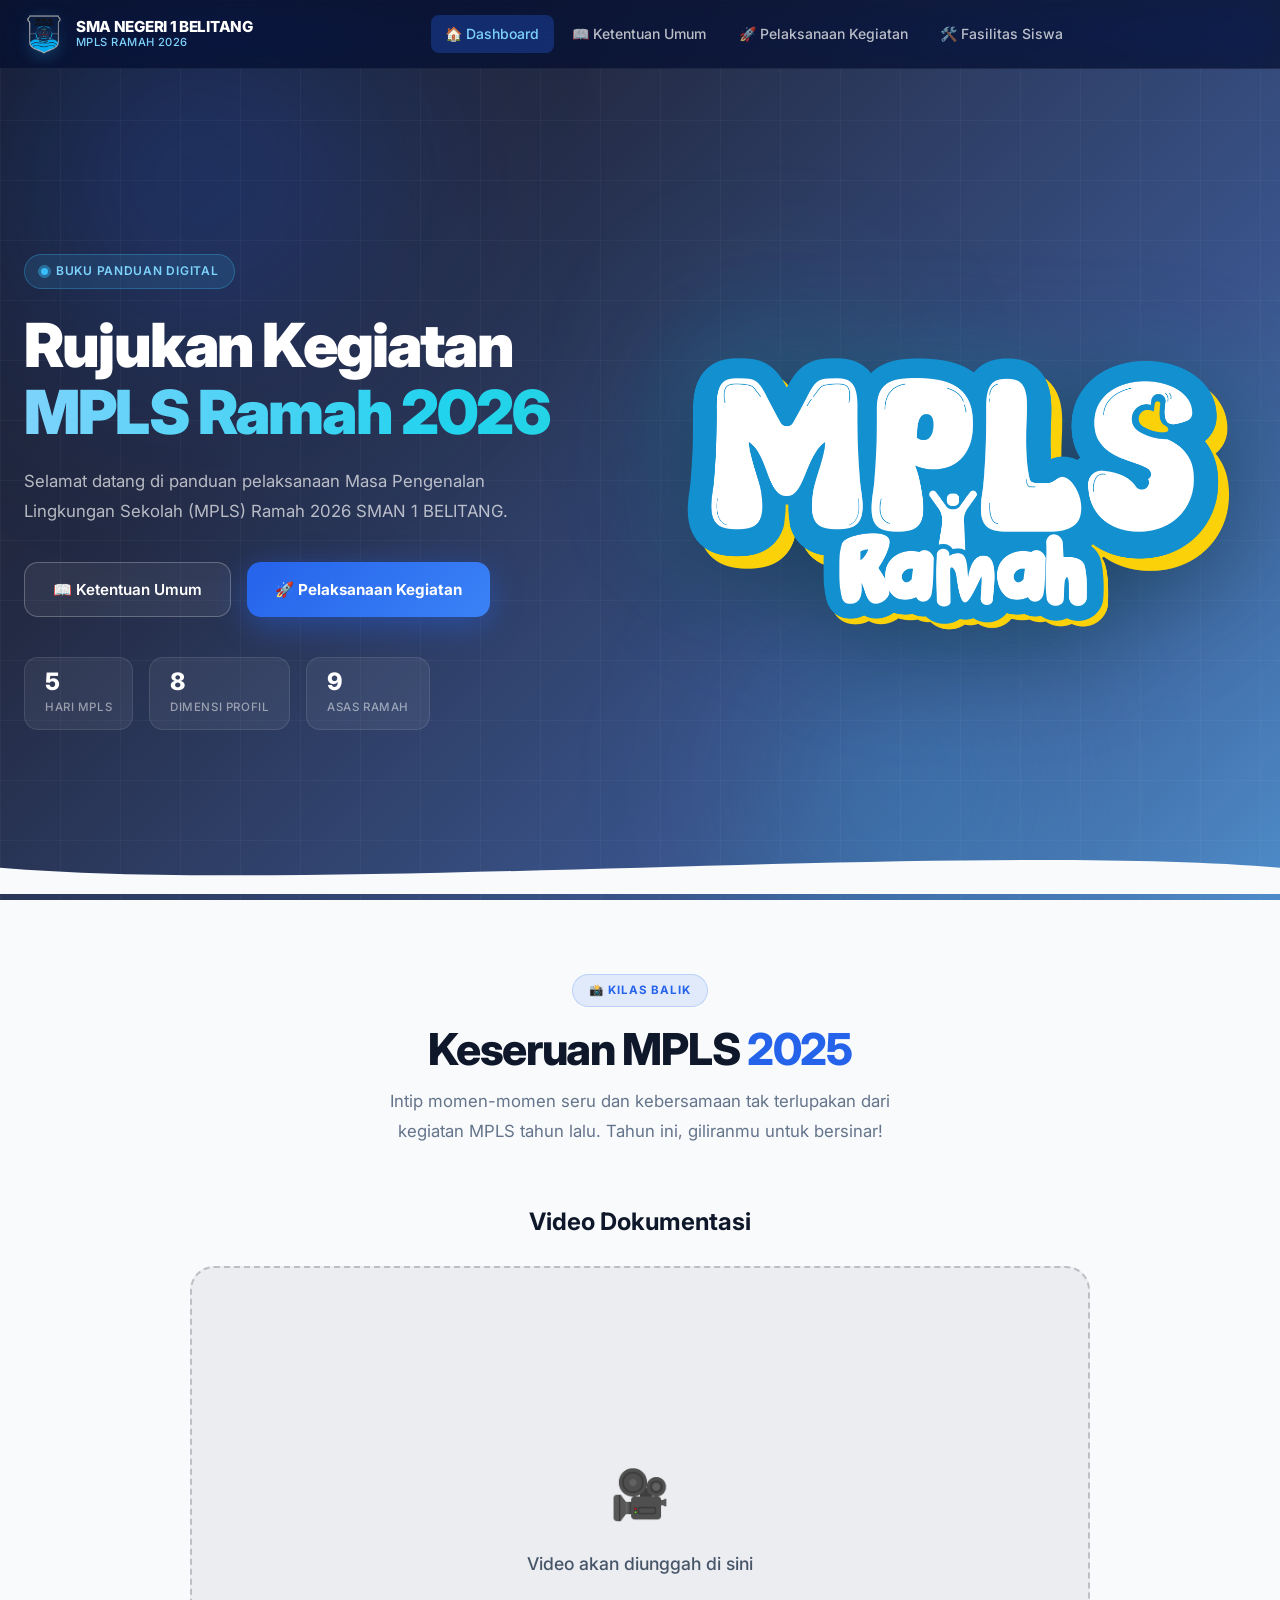
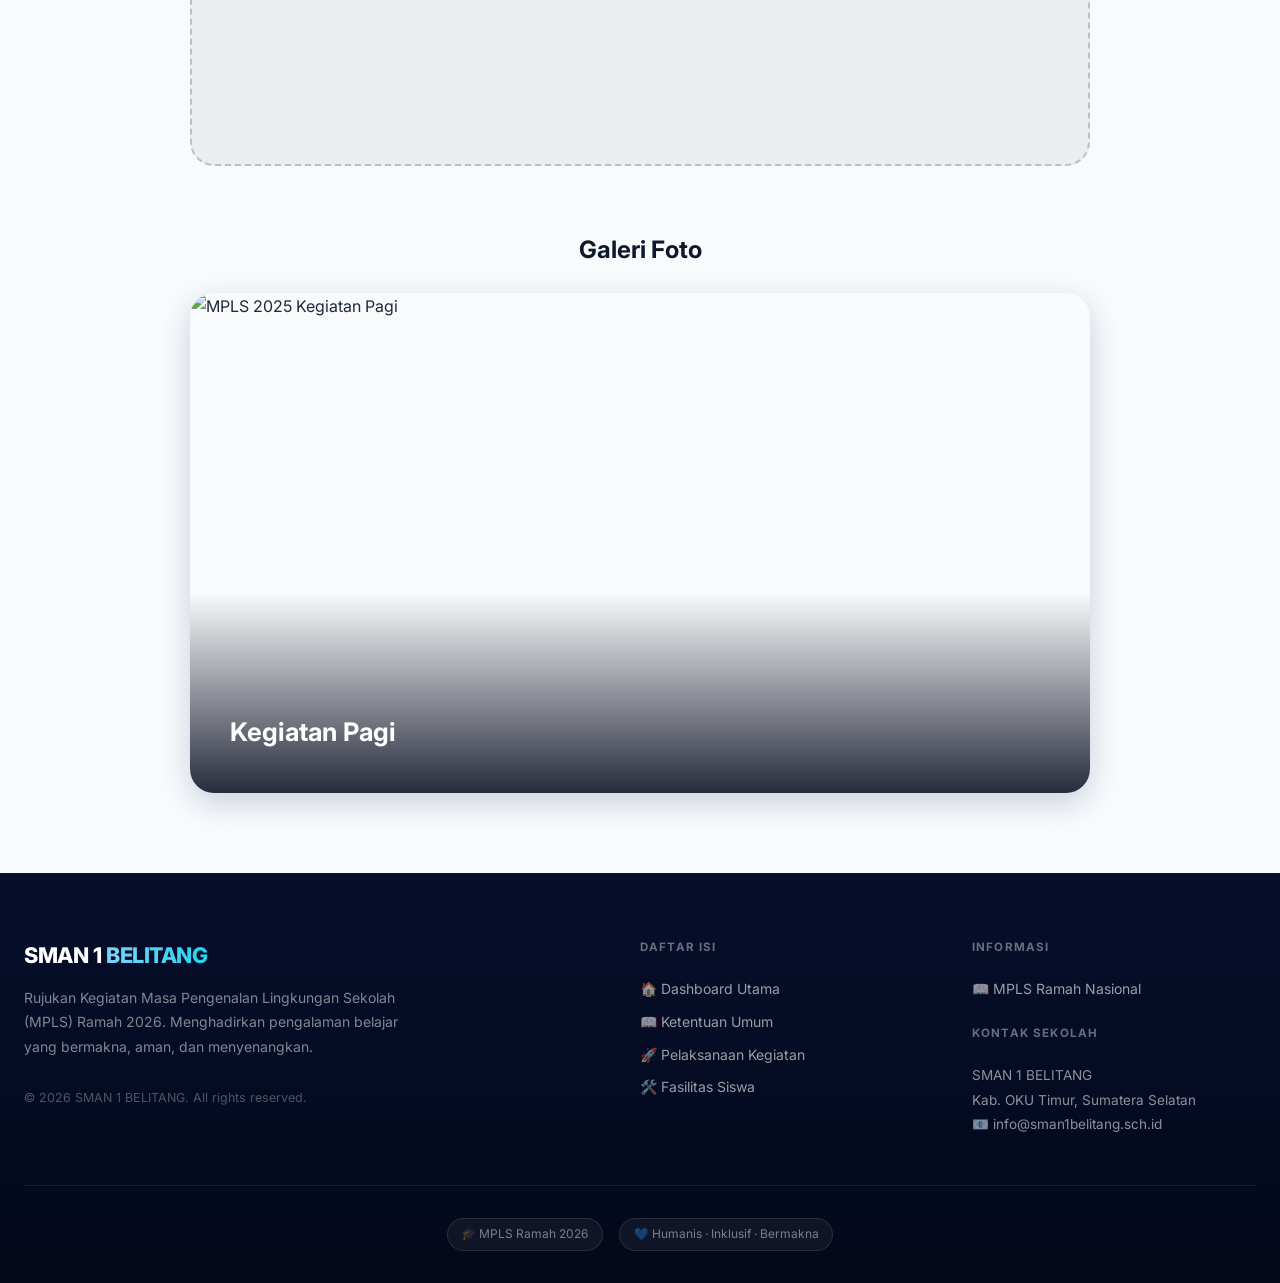
==== index.html @ 69e10a95 "first commit" ====
<!DOCTYPE html>
<html lang="id">
<head>
  <meta charset="UTF-8" />
  <meta name="viewport" content="width=device-width, initial-scale=1.0" />
  <title>Dashboard Materi MPLS Ramah – SAPA SMAN 1 Belitang</title>
  <meta name="description" content="Dashboard Materi Masa Pengenalan Lingkungan Sekolah (MPLS) Ramah 2026 SMAN 1 Belitang. Pelajari ketentuan umum dan akses modul-modul interaktif." />
  <link rel="preconnect" href="https://fonts.googleapis.com" />
  <link rel="preconnect" href="https://fonts.gstatic.com" crossorigin />
  <link href="https://fonts.googleapis.com/css2?family=Inter:wght@300;400;500;600;700;800;900&display=swap" rel="stylesheet" />
  <style>
    /* ═══════════════════════════════════════════
       RESET & BASE
    ═══════════════════════════════════════════ */
    *, *::before, *::after { box-sizing: border-box; margin: 0; padding: 0; }
    :root {
      --navy-950: #03081a;
      --navy-900: #060e2b;
      --navy-800: #0b1a45;
      --navy-700: #112260;
      --blue-600: #1a3fa6;
      --blue-500: #2563eb;
      --blue-400: #3b82f6;
      --blue-300: #60a5fa;
      --sky-400:  #38bdf8;
      --sky-300:  #7dd3fc;
      --cyan-400: #22d3ee;
      --teal-400: #2dd4bf;
      --teal-500: #14b8a6;
      --red-500:  #ef4444;
      --white:    #ffffff;
      --gray-50:  #f8fafc;
      --gray-100: #f1f5f9;
      --gray-200: #e2e8f0;
      --gray-300: #cbd5e1;
      --gray-400: #94a3b8;
      --gray-500: #64748b;
      --gray-600: #475569;
      --gray-700: #334155;
      --gray-800: #1e293b;
      --gray-900: #0f172a;
      --font: 'Inter', system-ui, sans-serif;
      --radius-sm: 8px;
      --radius-md: 14px;
      --radius-lg: 20px;
      --radius-xl: 28px;
      --shadow-card: 0 4px 24px rgba(0,0,0,0.12);
      --transition: 0.32s cubic-bezier(.4,0,.2,1);
    }
    html { scroll-behavior: smooth; }
    body {
      font-family: var(--font);
      background: var(--gray-50);
      color: var(--gray-800);
      line-height: 1.65;
      overflow-x: hidden;
    }
    ::-webkit-scrollbar { width: 6px; }
    ::-webkit-scrollbar-track { background: var(--navy-900); }
    ::-webkit-scrollbar-thumb { background: var(--blue-500); border-radius: 99px; }

    /* ═══════════════════════════════════════════
       ANIMATIONS
    ═══════════════════════════════════════════ */
    @keyframes slideUp {
      from { opacity: 0; transform: translateY(40px); }
      to   { opacity: 1; transform: translateY(0); }
    }
    @keyframes fadeIn {
      from { opacity: 0; }
      to   { opacity: 1; }
    }
    @keyframes floatY {
      0%, 100% { transform: translateY(0px) rotate(-2deg); }
      50%       { transform: translateY(-22px) rotate(2deg); }
    }
    @keyframes floatOrb {
      0%, 100% { transform: translate(0, 0) scale(1); }
      33%       { transform: translate(30px, -20px) scale(1.08); }
      66%       { transform: translate(-20px, 15px) scale(0.95); }
    }
    @keyframes shimmer {
      0%   { background-position: -200% center; }
      100% { background-position: 200% center; }
    }
    @keyframes pulseRing {
      0%   { transform: scale(1); opacity: 0.6; }
      100% { transform: scale(1.6); opacity: 0; }
    }
    @keyframes navSlideDown {
      from { opacity: 0; transform: translateY(-12px); }
      to   { opacity: 1; transform: translateY(0); }
    }
    @keyframes tagPop {
      0%   { opacity: 0; transform: scale(0.85) translateY(8px); }
      100% { opacity: 1; transform: scale(1) translateY(0); }
    }

    .anim-slide-up { animation: slideUp 0.7s cubic-bezier(.4,0,.2,1) both; }
    .anim-fade-in  { animation: fadeIn 0.8s ease both; }
    .delay-1 { animation-delay: 0.1s; }
    .delay-2 { animation-delay: 0.22s; }
    .delay-3 { animation-delay: 0.36s; }
    .delay-4 { animation-delay: 0.52s; }
    .delay-5 { animation-delay: 0.68s; }

    /* ═══════════════════════════════════════════
    /* ═══════════════════════════════════════════
       NAVBAR
    ═══════════════════════════════════════════ */
    .navbar {
      position: fixed;
      top: 0; left: 0; right: 0;
      z-index: 1000;
      background: rgba(6,14,43,0.72);
      backdrop-filter: blur(20px) saturate(180%);
      -webkit-backdrop-filter: blur(20px) saturate(180%);
      border-bottom: 1px solid rgba(255,255,255,0.07);
      transition: background 0.3s;
    }

    .navbar.scrolled {
      background: rgba(6,14,43,0.95);
      box-shadow: 0 4px 24px rgba(0,0,0,0.4);
    }

    .navbar .container {
      max-width: 1280px;
      margin: 0 auto;
      padding: 0 1.5rem;
    }

    .navbar-inner {
      display: flex;
      align-items: center;
      justify-content: space-between;
      height: 68px;
      gap: 1rem;
    }

    .nav-brand {
      display: flex;
      align-items: center;
      gap: 0.75rem;
      text-decoration: none;
      flex-shrink: 0;
    }

    .nav-brand-img {
      height: 40px;
      width: 40px;
      object-fit: contain;
      border-radius: 8px;
      filter: drop-shadow(0 2px 8px rgba(56,189,248,0.4));
    }

    .nav-brand-text { display: flex; flex-direction: column; line-height: 1.2; }
    .nav-brand-name {
      font-size: 1rem;
      font-weight: 800;
      color: var(--white);
      letter-spacing: -0.02em;
    }
    .nav-brand-sub {
      font-size: 0.7rem;
      font-weight: 500;
      color: var(--sky-300);
      letter-spacing: 0.04em;
      text-transform: uppercase;
    }

    .nav-links {
      display: flex;
      align-items: center;
      gap: 0.25rem;
    }

    .nav-link {
      display: flex;
      align-items: center;
      gap: 0.35rem;
      padding: 0.45rem 0.9rem;
      border-radius: 8px;
      text-decoration: none;
      font-size: 0.875rem;
      font-weight: 500;
      color: rgba(255,255,255,0.72);
      transition: 0.3s cubic-bezier(.4,0,.2,1);
      white-space: nowrap;
    }

    .nav-link:hover { color: var(--white); background: rgba(255,255,255,0.1); }
    .nav-link.active { background: rgba(37,99,235,0.3); color: var(--sky-300); }

    .nav-actions { display: flex; align-items: center; gap: 0.75rem; }

    .btn-nav-admin {
      display: inline-flex;
      align-items: center;
      gap: 0.4rem;
      padding: 0.45rem 1rem;
      border-radius: 8px;
      background: rgba(255,255,255,0.08);
      border: 1px solid rgba(255,255,255,0.14);
      color: var(--white);
      font-size: 0.82rem;
      font-weight: 600;
      text-decoration: none;
      transition: 0.3s cubic-bezier(.4,0,.2,1);
    }
    .btn-nav-admin:hover {
      background: rgba(37,99,235,0.35);
      border-color: var(--blue-500);
      box-shadow: 0 0 14px rgba(37,99,235,0.4);
    }

    .nav-toggle {
      display: none;
      flex-direction: column;
      justify-content: center;
      gap: 5px;
      width: 38px;
      height: 38px;
      background: rgba(255,255,255,0.06);
      border: 1px solid rgba(255,255,255,0.12);
      border-radius: 8px;
      cursor: pointer;
      padding: 6px 8px;
    }

    .nav-toggle span {
      display: block;
      height: 2px;
      background: var(--white);
      border-radius: 2px;
      transition: 0.3s cubic-bezier(.4,0,.2,1);
    }

    .nav-toggle.open span:nth-child(1) { transform: rotate(45deg) translate(5px,5px); }
    .nav-toggle.open span:nth-child(2) { opacity: 0; }
    .nav-toggle.open span:nth-child(3) { transform: rotate(-45deg) translate(5px,-5px); }

    .mobile-nav {
      display: none;
      flex-direction: column;
      gap: 0.4rem;
      padding: 0.75rem 1rem 1.25rem;
      border-top: 1px solid rgba(255,255,255,0.07);
    }

    .mobile-nav.open { display: flex; }
    .mobile-nav .nav-link { font-size: 0.95rem; padding: 0.65rem 1rem; }

    /* ═══════════════════════════════════════════
       HERO
    ═══════════════════════════════════════════ */
    .hero {
      position: relative;
      min-height: 100vh;
      display: flex;
      align-items: center;
      overflow: hidden;
      padding-top: 68px;
    }
    .hero-bg-slider {
      position: absolute;
      inset: 0;
      z-index: 0;
    }
    .hero-bg-slide {
      position: absolute;
      inset: 0;
      background-size: cover;
      background-position: center;
      background-repeat: no-repeat;
      opacity: 0;
      transition: opacity 1.5s ease-in-out, transform 4s ease-in-out;
      transform: scale(1.05);
    }
    .hero-bg-slide.active {
      opacity: 1;
      transform: scale(1);
    }
    .hero-bg-overlay {
      position: absolute;
      inset: 0;
      background: linear-gradient(
        135deg,
        rgba(3, 8, 26, 0.92) 0%,
        rgba(6, 14, 43, 0.88) 30%,
        rgba(10, 42, 110, 0.80) 70%,
        rgba(20, 103, 184, 0.75) 100%
      );
    }
    .hero-orb {
      position: absolute;
      border-radius: 50%;
      filter: blur(80px);
      pointer-events: none;
    }
    .hero-orb-1 {
      width: 600px; height: 600px;
      background: radial-gradient(circle, rgba(37,99,235,0.3) 0%, transparent 70%);
      top: -120px; left: -100px;
      animation: floatOrb 12s ease-in-out infinite;
    }
    .hero-orb-2 {
      width: 400px; height: 400px;
      background: radial-gradient(circle, rgba(56,189,248,0.25) 0%, transparent 70%);
      bottom: -80px; right: 15%;
      animation: floatOrb 15s ease-in-out infinite reverse;
    }
    .hero-orb-3 {
      width: 280px; height: 280px;
      background: radial-gradient(circle, rgba(34,211,238,0.2) 0%, transparent 70%);
      top: 30%; left: 50%;
      animation: floatOrb 10s ease-in-out infinite 2s;
    }
    .hero-grid {
      position: absolute;
      inset: 0;
      background-image:
        linear-gradient(rgba(255,255,255,0.03) 1px, transparent 1px),
        linear-gradient(90deg, rgba(255,255,255,0.03) 1px, transparent 1px);
      background-size: 60px 60px;
      pointer-events: none;
    }
    .hero .container {
      max-width: 1280px;
      margin: 0 auto;
      padding: 0 1.5rem;
      position: relative;
      z-index: 2;
      width: 100%;
    }
    .hero-content {
      display: grid;
      grid-template-columns: 1fr 1fr;
      align-items: center;
      gap: 3rem;
      padding: 5rem 0 4rem;
    }
    .hero-tag {
      display: inline-flex;
      align-items: center;
      gap: 0.5rem;
      padding: 0.4rem 1rem;
      background: rgba(56,189,248,0.12);
      border: 1px solid rgba(56,189,248,0.3);
      border-radius: 99px;
      font-size: 0.75rem;
      font-weight: 600;
      color: var(--sky-300);
      letter-spacing: 0.06em;
      text-transform: uppercase;
      margin-bottom: 1.5rem;
      animation: tagPop 0.6s ease both;
    }
    .tag-dot {
      width: 7px; height: 7px;
      border-radius: 50%;
      background: var(--sky-400);
      box-shadow: 0 0 0 2px rgba(56,189,248,0.4);
      position: relative;
      flex-shrink: 0;
    }
    .tag-dot::after {
      content: '';
      position: absolute;
      inset: -3px;
      border-radius: 50%;
      border: 1.5px solid rgba(56,189,248,0.5);
      animation: pulseRing 1.8s ease-out infinite;
    }
    .hero-title {
      font-size: clamp(2.4rem, 5vw, 3.8rem);
      font-weight: 900;
      color: var(--white);
      line-height: 1.1;
      letter-spacing: -0.03em;
      margin-bottom: 1.25rem;
    }
    .gradient-text {
      background: linear-gradient(90deg, var(--sky-300) 0%, var(--cyan-400) 40%, var(--teal-400) 100%);
      background-size: 200% auto;
      -webkit-background-clip: text;
      background-clip: text;
      -webkit-text-fill-color: transparent;
      animation: shimmer 3s linear infinite;
    }
    .hero-subtitle {
      font-size: 1.05rem;
      color: rgba(255,255,255,0.68);
      line-height: 1.8;
      margin-bottom: 2.25rem;
      max-width: 520px;
    }
    .hero-actions { display: flex; gap: 1rem; flex-wrap: wrap; }
    .btn-hero-primary {
      display: inline-flex;
      align-items: center;
      gap: 0.6rem;
      padding: 0.875rem 1.75rem;
      background: linear-gradient(135deg, var(--blue-500), var(--blue-400));
      color: var(--white);
      border-radius: var(--radius-md);
      font-size: 0.95rem;
      font-weight: 700;
      text-decoration: none;
      box-shadow: 0 8px 32px rgba(37,99,235,0.45);
      transition: var(--transition);
    }
    .btn-hero-primary:hover {
      transform: translateY(-3px);
      box-shadow: 0 16px 48px rgba(37,99,235,0.6);
      background: linear-gradient(135deg, var(--blue-400), var(--sky-400));
    }
    .btn-hero-outline {
      display: inline-flex;
      align-items: center;
      gap: 0.6rem;
      padding: 0.875rem 1.75rem;
      background: rgba(255,255,255,0.06);
      color: var(--white);
      border: 1.5px solid rgba(255,255,255,0.25);
      border-radius: var(--radius-md);
      font-size: 0.95rem;
      font-weight: 600;
      text-decoration: none;
      backdrop-filter: blur(8px);
      transition: var(--transition);
    }
    .btn-hero-outline:hover {
      background: rgba(255,255,255,0.14);
      border-color: rgba(255,255,255,0.5);
      transform: translateY(-3px);
    }
    .hero-stats {
      display: flex;
      gap: 1rem;
      margin-top: 2.5rem;
      flex-wrap: wrap;
    }
    .hero-stat {
      display: flex;
      flex-direction: column;
      padding: 0.75rem 1.25rem;
      background: rgba(255,255,255,0.06);
      border: 1px solid rgba(255,255,255,0.1);
      border-radius: var(--radius-md);
      backdrop-filter: blur(12px);
    }
    .hero-stat-val {
      font-size: 1.5rem;
      font-weight: 800;
      color: var(--white);
      line-height: 1;
    }
    .hero-stat-lbl {
      font-size: 0.72rem;
      font-weight: 500;
      color: rgba(255,255,255,0.5);
      text-transform: uppercase;
      letter-spacing: 0.05em;
      margin-top: 0.25rem;
    }
    .hero-visual {
      display: flex;
      align-items: center;
      justify-content: center;
      position: relative;
    }
    .hero-logo-wrap {
      position: relative;
      display: flex;
      align-items: center;
      justify-content: center;
    }
    .hero-logo-glow {
      position: absolute;
      width: 340px; height: 340px;
      border-radius: 50%;
      background: radial-gradient(circle, rgba(56,189,248,0.25) 0%, transparent 70%);
      filter: blur(30px);
      animation: floatOrb 8s ease-in-out infinite;
    }
    .floating-logo {
      position: relative;
      z-index: 1;
      height: 300px;
      width: auto;
      object-fit: contain;
      filter: drop-shadow(0 16px 48px rgba(0,0,0,0.45)) drop-shadow(0 0 40px rgba(56,189,248,0.3));
      animation: floatY 5s ease-in-out infinite;
    }

    /* ═══════════════════════════════════════════
       WAVE
    ═══════════════════════════════════════════ */
    .wave-divider { 
      line-height: 0; 
      background: transparent; 
      margin-top: -59px; 
      position: relative; 
      z-index: 10; 
    }
    .wave-divider svg { display: block; }

    /* ═══════════════════════════════════════════
       RECAP SLIDER
    ═══════════════════════════════════════════ */
    .recap-slider {
      position: relative;
      width: 100%;
      max-width: 900px;
      margin: 0 auto;
      height: 500px;
      border-radius: 24px;
      overflow: hidden;
      box-shadow: 0 10px 30px rgba(13, 45, 110, 0.2);
    }
    .recap-slide {
      position: absolute;
      inset: 0;
      opacity: 0;
      transition: opacity 1s ease-in-out, transform 1s ease-in-out;
      transform: scale(1.05);
    }
    .recap-slide.active {
      opacity: 1;
      transform: scale(1);
      z-index: 2;
    }
    .recap-slide img {
      width: 100%;
      height: 100%;
      object-fit: cover;
    }
    .recap-overlay {
      position: absolute;
      inset: 0;
      background: linear-gradient(to top, rgba(3,8,26,0.85) 0%, transparent 40%);
      display: flex;
      align-items: flex-end;
      padding: 2.5rem;
      z-index: 3;
    }
    .recap-overlay span {
      color: white;
      font-weight: 700;
      font-size: 1.6rem;
      transform: translateY(15px);
      transition: transform 0.6s ease;
      opacity: 0;
    }
    .recap-slide.active .recap-overlay span { 
      transform: translateY(0); 
      opacity: 1;
      transition-delay: 0.3s;
    }
    @media (max-width: 768px) {
      .recap-slider { height: 350px; }
      .recap-overlay span { font-size: 1.25rem; }
    }

    /* ═══════════════════════════════════════════
       SECTIONS
    ═══════════════════════════════════════════ */
    .section { padding: 5rem 0; }
    .section-alt { background: var(--white); }
    .container {
      max-width: 1280px;
      margin: 0 auto;
      padding: 0 1.5rem;
    }
    .section-eyebrow {
      display: inline-flex;
      align-items: center;
      gap: 0.5rem;
      padding: 0.35rem 1rem;
      background: rgba(37,99,235,0.1);
      border: 1px solid rgba(37,99,235,0.2);
      border-radius: 99px;
      font-size: 0.72rem;
      font-weight: 700;
      color: var(--blue-500);
      letter-spacing: 0.08em;
      text-transform: uppercase;
      margin-bottom: 1rem;
    }
    .section-title-lg {
      font-size: clamp(1.8rem, 3.5vw, 2.75rem);
      font-weight: 800;
      color: var(--gray-900);
      letter-spacing: -0.03em;
      line-height: 1.2;
    }
    .section-title-lg .accent { color: var(--blue-500); }
    .section-subtitle-text {
      font-size: 1.05rem;
      color: var(--gray-500);
      max-width: 560px;
      margin: 0.75rem 0 0;
      line-height: 1.75;
    }
    .text-center { text-align: center; }
    .text-center .section-subtitle-text { margin-left: auto; margin-right: auto; }
    .section-head { margin-bottom: 3.5rem; }

    /* Scroll reveal */
    .reveal {
      opacity: 0;
      transform: translateY(32px);
      transition: opacity 0.65s ease, transform 0.65s ease;
    }
    .reveal.visible { opacity: 1; transform: translateY(0); }
    .reveal-delay-1 { transition-delay: 0.1s; }
    .reveal-delay-2 { transition-delay: 0.2s; }
    .reveal-delay-3 { transition-delay: 0.3s; }
    .reveal-delay-4 { transition-delay: 0.4s; }
    .reveal-delay-5 { transition-delay: 0.5s; }

    /* ═══════════════════════════════════════════
       MATERIAL CARDS
    ═══════════════════════════════════════════ */
    .material-stack {
      display: flex;
      flex-direction: column;
      gap: 1.5rem;
      max-width: 900px;
      margin: 0 auto;
    }
    .material-card {
      background: var(--white);
      border-radius: var(--radius-lg);
      border: 1px solid var(--gray-200);
      box-shadow: var(--shadow-card);
      overflow: hidden;
      transition: var(--transition);
    }
    .material-card:hover {
      transform: translateY(-4px);
      box-shadow: 0 16px 48px rgba(0,0,0,0.12);
    }
    .material-card-header {
      display: flex;
      align-items: center;
      gap: 1rem;
      padding: 1.25rem 1.75rem;
    }
    .material-card-icon {
      width: 46px; height: 46px;
      border-radius: 12px;
      background: rgba(255,255,255,0.18);
      display: flex;
      align-items: center;
      justify-content: center;
      font-size: 1.4rem;
      flex-shrink: 0;
    }
    .material-card-title {
      font-size: 1rem;
      font-weight: 700;
      color: var(--white);
      letter-spacing: -0.01em;
    }
    .hdr-navy { background: linear-gradient(135deg, var(--navy-800), var(--blue-600)); }
    .hdr-teal { background: linear-gradient(135deg, #0d7a6d, var(--teal-500)); }
    .hdr-blue { background: linear-gradient(135deg, var(--blue-600), var(--blue-400)); }
    .hdr-red  { background: linear-gradient(135deg, #b91c1c, var(--red-500)); }
    .material-card-body { padding: 1.75rem; }
    .material-card-body p {
      color: var(--gray-700);
      line-height: 1.85;
      margin-bottom: 1rem;
      font-size: 0.96rem;
    }
    .material-card-body p:last-child { margin-bottom: 0; }

    /* Asas list */
    .asas-list { list-style: none; display: flex; flex-direction: column; gap: 0.9rem; }
    .asas-list li { display: flex; gap: 1rem; align-items: flex-start; }
    .asas-num {
      width: 30px; height: 30px;
      border-radius: 50%;
      background: linear-gradient(135deg, var(--teal-500), #0d7a6d);
      color: var(--white);
      font-size: 0.8rem;
      font-weight: 800;
      display: flex;
      align-items: center;
      justify-content: center;
      flex-shrink: 0;
      margin-top: 1px;
    }
    .asas-text { color: var(--gray-700); font-size: 0.95rem; line-height: 1.75; }
    .asas-text strong { color: var(--gray-900); }

    /* Info box */
    .info-box {
      background: linear-gradient(135deg, rgba(37,99,235,0.06), rgba(56,189,248,0.06));
      border: 1px solid rgba(37,99,235,0.15);
      border-radius: var(--radius-md);
      padding: 1.25rem 1.5rem;
    }
    .info-box h4 {
      font-size: 0.95rem;
      font-weight: 700;
      color: var(--blue-600);
      margin-bottom: 0.75rem;
    }
    .info-box ol {
      margin-left: 1.25rem;
      color: var(--gray-700);
      font-size: 0.93rem;
      line-height: 1.85;
    }

    /* Prohibition list */
    .prohibition-list { list-style: none; display: flex; flex-direction: column; gap: 0.7rem; }
    .prohibition-list li {
      display: flex;
      align-items: flex-start;
      gap: 0.75rem;
      font-size: 0.95rem;
      color: var(--gray-700);
      line-height: 1.7;
    }
    .prohibition-list li::before { content: '\26D4'; flex-shrink: 0; margin-top: 1px; }

    /* ═══════════════════════════════════════════
       MODULE CARDS
    ═══════════════════════════════════════════ */
    .modules-grid {
      display: grid;
      grid-template-columns: repeat(auto-fit, minmax(300px, 1fr));
      gap: 1.5rem;
    }
    .module-card {
      position: relative;
      background: var(--white);
      border: 1px solid var(--gray-200);
      border-radius: var(--radius-xl);
      padding: 2.25rem 2rem 2rem;
      text-decoration: none;
      display: flex;
      flex-direction: column;
      overflow: hidden;
      transition: var(--transition);
      box-shadow: 0 4px 20px rgba(0,0,0,0.07);
    }
    .module-card::before {
      content: '';
      position: absolute;
      inset: 0;
      background: linear-gradient(135deg, rgba(37,99,235,0.04), rgba(56,189,248,0.04));
      opacity: 0;
      transition: var(--transition);
    }
    .module-card:hover {
      transform: translateY(-8px);
      box-shadow: 0 24px 64px rgba(37,99,235,0.18);
      border-color: rgba(37,99,235,0.3);
    }
    .module-card:hover::before { opacity: 1; }
    .module-card-stripe {
      position: absolute;
      top: 0; left: 0; right: 0;
      height: 3px;
    }
    .stripe-blue  { background: linear-gradient(90deg, var(--blue-500), var(--sky-400)); }
    .stripe-teal  { background: linear-gradient(90deg, var(--teal-500), var(--cyan-400)); }
    .stripe-indigo { background: linear-gradient(90deg, #6366f1, var(--blue-400)); }
    .module-icon-wrap {
      width: 64px; height: 64px;
      border-radius: 18px;
      display: flex;
      align-items: center;
      justify-content: center;
      font-size: 2rem;
      margin-bottom: 1.25rem;
      transition: var(--transition);
    }
    .module-card:hover .module-icon-wrap { transform: scale(1.1) rotate(-3deg); }
    .icon-bg-blue   { background: rgba(37,99,235,0.1); }
    .icon-bg-teal   { background: rgba(20,184,166,0.1); }
    .icon-bg-indigo { background: rgba(99,102,241,0.1); }
    .module-card-title {
      font-size: 1.2rem;
      font-weight: 800;
      color: var(--gray-900);
      margin-bottom: 0.5rem;
      letter-spacing: -0.02em;
    }
    .module-card-desc {
      font-size: 0.9rem;
      color: var(--gray-500);
      line-height: 1.7;
      flex: 1;
    }
    .module-card-arrow {
      display: inline-flex;
      align-items: center;
      gap: 0.4rem;
      font-size: 0.85rem;
      font-weight: 600;
      color: var(--blue-500);
      margin-top: 1.5rem;
      transition: var(--transition);
    }
    .module-card:hover .module-card-arrow { gap: 0.7rem; }
    .module-card-arrow-icon {
      width: 24px; height: 24px;
      border-radius: 50%;
      background: rgba(37,99,235,0.1);
      display: flex;
      align-items: center;
      justify-content: center;
      font-size: 0.75rem;
      transition: var(--transition);
    }
    .module-card:hover .module-card-arrow-icon {
      background: var(--blue-500);
      color: var(--white);
    }

    /* ═══════════════════════════════════════════
       FOOTER
    ═══════════════════════════════════════════ */
    .site-footer {
      background: linear-gradient(180deg, var(--navy-900) 0%, var(--navy-950) 100%);
      padding: 4rem 0 2rem;
      border-top: 1px solid rgba(255,255,255,0.05);
    }
    .footer-grid {
      display: grid;
      grid-template-columns: 2fr 1fr 1fr;
      gap: 3rem;
      padding-bottom: 3rem;
      border-bottom: 1px solid rgba(255,255,255,0.07);
    }
    .footer-brand-name {
      font-size: 1.35rem;
      font-weight: 800;
      color: var(--white);
      letter-spacing: -0.02em;
      margin-bottom: 0.75rem;
    }
    .footer-brand-name span {
      background: linear-gradient(90deg, var(--sky-300), var(--cyan-400));
      -webkit-background-clip: text;
      background-clip: text;
      -webkit-text-fill-color: transparent;
    }
    .footer-desc {
      font-size: 0.875rem;
      color: rgba(255,255,255,0.5);
      line-height: 1.75;
      margin-bottom: 1.5rem;
      max-width: 380px;
    }
    .footer-copy { font-size: 0.78rem; color: rgba(255,255,255,0.3); }
    .footer-col-title {
      font-size: 0.72rem;
      font-weight: 700;
      letter-spacing: 0.1em;
      text-transform: uppercase;
      color: rgba(255,255,255,0.4);
      margin-bottom: 1.25rem;
    }
    .footer-links { display: flex; flex-direction: column; gap: 0.6rem; }
    .footer-link {
      font-size: 0.875rem;
      color: rgba(255,255,255,0.6);
      text-decoration: none;
      transition: color 0.2s;
      display: flex;
      align-items: center;
      gap: 0.4rem;
    }
    .footer-link:hover { color: var(--sky-300); }
    .footer-bottom {
      padding-top: 2rem;
      display: flex;
      align-items: center;
      justify-content: center;
      gap: 1rem;
      flex-wrap: wrap;
    }
    .footer-badge {
      display: inline-flex;
      align-items: center;
      gap: 0.4rem;
      padding: 0.35rem 0.85rem;
      background: rgba(255,255,255,0.05);
      border: 1px solid rgba(255,255,255,0.1);
      border-radius: 99px;
      font-size: 0.75rem;
      color: rgba(255,255,255,0.45);
    }

    /* ═══════════════════════════════════════════
       RESPONSIVE
    ═══════════════════════════════════════════ */
    @media (max-width: 1024px) {
      .hero-content { grid-template-columns: 1fr; text-align: center; }
      .hero-visual { order: -1; }
      .floating-logo { height: 220px; }
      .hero-actions { justify-content: center; }
      .hero-stats { justify-content: center; }
      .hero-subtitle { margin-left: auto; margin-right: auto; }
      .footer-grid { grid-template-columns: 1fr 1fr; }
    }
    @media (max-width: 768px) {
      .nav-links { display: none; }
      .nav-actions .btn-nav-admin { display: none; }
      .nav-toggle { display: flex; }
      .hero-title { font-size: 2.2rem; }
      .section { padding: 3.5rem 0; }
      .footer-grid { grid-template-columns: 1fr; gap: 2rem; }
      .modules-grid { grid-template-columns: 1fr; }
    }
  </style>

</head>
<body>

<!-- ══════════════════════════════════════════════
     NAVBAR
══════════════════════════════════════════════ -->
<nav class="navbar" role="navigation" aria-label="Navigasi Utama">
  <div class="container">
    <div class="navbar-inner">
      <a href="index.html" class="nav-brand" id="navBrand">
        <img src="images.png" alt="Logo SMAN 1 Belitang" class="nav-brand-img" />
        <div class="nav-brand-text">
          <span class="nav-brand-name" style="font-size: 0.95rem;">SMA NEGERI 1 BELITANG</span>
          <span class="nav-brand-sub">MPLS RAMAH 2026</span>
        </div>
      </a>

      <div class="nav-links" role="menubar">
        <a href="index.html"  class="nav-link active" role="menuitem">🏠 Dashboard</a>
        <a href="ketentuan.html" class="nav-link" role="menuitem">📖 Ketentuan Umum</a>
        <a href="pelaksanaan.html" class="nav-link" role="menuitem">🚀 Pelaksanaan Kegiatan</a>
        <a href="fasilitas.html" class="nav-link" role="menuitem">🛠️ Fasilitas Siswa</a>
      </div>

      <div class="nav-actions">
        <button class="nav-toggle" id="navToggle" aria-label="Buka menu mobile">
          <span></span><span></span><span></span>
        </button>
      </div>
    </div>

    <div class="mobile-nav" id="mobileNav" role="menu">
      <a href="index.html"  class="nav-link active" role="menuitem">🏠 Dashboard</a>
      <a href="ketentuan.html" class="nav-link" role="menuitem">📖 Ketentuan Umum</a>
      <a href="pelaksanaan.html" class="nav-link" role="menuitem">🚀 Pelaksanaan Kegiatan</a>
      <a href="fasilitas.html" class="nav-link" role="menuitem">🛠️ Fasilitas Siswa</a>
    </div>
  </div>
</nav>

<!-- ══════════════════════════════════════════════
     HERO
══════════════════════════════════════════════ -->
<header class="hero" role="banner">
  <div class="hero-bg-slider">
    <div class="hero-bg-slide active" style="background-image: url('FOTO/BEKRON/DSC00062.JPG')"></div>
    <div class="hero-bg-slide" style="background-image: url('FOTO/BEKRON/DSC00164.JPG')"></div>
    <div class="hero-bg-slide" style="background-image: url('FOTO/BEKRON/DSC00186.JPG')"></div>
    <div class="hero-bg-slide" style="background-image: url('FOTO/BEKRON/DSC00187.JPG')"></div>
    <div class="hero-bg-slide" style="background-image: url('FOTO/BEKRON/DSC00307 (1).JPG')"></div>
    <div class="hero-bg-slide" style="background-image: url('FOTO/BEKRON/DSC00753.JPG')"></div>
    <div class="hero-bg-slide" style="background-image: url('FOTO/BEKRON/DSC00763.JPG')"></div>
    <div class="hero-bg-overlay"></div>
  </div>

  <div class="hero-orb hero-orb-1"></div>
  <div class="hero-orb hero-orb-2"></div>
  <div class="hero-orb hero-orb-3"></div>
  <div class="hero-grid"></div>

  <div class="container">
    <div class="hero-content">

      <div>
        <div class="hero-tag anim-slide-up delay-1">
          <span class="tag-dot"></span>
          Buku Panduan Digital
        </div>

        <h1 class="hero-title anim-slide-up delay-2">
          Rujukan Kegiatan<br>
          <span class="gradient-text">MPLS Ramah 2026</span>
        </h1>

        <p class="hero-subtitle anim-slide-up delay-3">
          Selamat datang di panduan pelaksanaan Masa Pengenalan Lingkungan Sekolah (MPLS) Ramah 2026 SMAN 1 BELITANG.
        </p>

        <div class="hero-actions anim-slide-up delay-4">
          <a href="ketentuan.html" class="btn-hero-outline">📖 Ketentuan Umum</a>
          <a href="pelaksanaan.html" class="btn-hero-primary">🚀 Pelaksanaan Kegiatan</a>
        </div>

        <div class="hero-stats anim-slide-up delay-5">
          <div class="hero-stat">
            <span class="hero-stat-val">5</span>
            <span class="hero-stat-lbl">Hari MPLS</span>
          </div>
          <div class="hero-stat">
            <span class="hero-stat-val">8</span>
            <span class="hero-stat-lbl">Dimensi Profil</span>
          </div>
          <div class="hero-stat">
            <span class="hero-stat-val">9</span>
            <span class="hero-stat-lbl">Asas Ramah</span>
          </div>
        </div>
      </div>

      <div class="hero-visual" aria-hidden="true">
        <div class="hero-logo-wrap">
          <div class="hero-logo-glow"></div>
          <img
            src="logo MPLS Ramah.png"
            alt="Logo MPLS Ramah"
            class="floating-logo anim-fade-in delay-3"
          />
        </div>
      </div>

    </div>
  </div>
</header>

<!-- Wave divider -->
<div class="wave-divider">
  <svg xmlns="http://www.w3.org/2000/svg" viewBox="0 0 1440 60" preserveAspectRatio="none">
    <path d="M0,30 C360,60 1080,0 1440,30 L1440,60 L0,60 Z" fill="#f8fafc"/>
  </svg>
</div>



<!-- ══════════════════════════════════════════════
     REKAP MPLS 2025
══════════════════════════════════════════════ -->
<section class="section">
  <div class="container">
    <div class="text-center section-head reveal">
      <span class="section-eyebrow">📸 Kilas Balik</span>
      <h2 class="section-title-lg">
        Keseruan MPLS <span class="accent">2025</span>
      </h2>
      <p class="section-subtitle-text">
        Intip momen-momen seru dan kebersamaan tak terlupakan dari kegiatan MPLS tahun lalu. Tahun ini, giliranmu untuk bersinar!
      </p>
    </div>
    
    <div class="recap-video-wrapper reveal" style="margin-bottom: 4rem; text-align: center;">
      <h3 style="margin-bottom: 1.5rem; color: var(--gray-900); font-size: 1.5rem;">Video Dokumentasi</h3>
      <div style="width: 100%; max-width: 900px; height: 500px; background: rgba(3,8,26,0.05); border: 2px dashed rgba(3,8,26,0.2); border-radius: 24px; display: flex; flex-direction: column; align-items: center; justify-content: center; margin: 0 auto;">
        <span style="font-size: 3rem; margin-bottom: 1rem;">🎥</span>
        <span style="color: var(--gray-600); font-size: 1.1rem; font-weight: 500;">Video akan diunggah di sini</span>
      </div>
    </div>

    <h3 class="reveal" style="margin-bottom: 1.5rem; color: var(--gray-900); font-size: 1.5rem; text-align: center;">Galeri Foto</h3>
    <div class="recap-slider reveal">
      <div class="recap-slide active">
        <img src="FOTO/DSC00010.JPG" alt="MPLS 2025 Kegiatan Pagi" loading="lazy">
        <div class="recap-overlay">
          <span>Kegiatan Pagi</span>
        </div>
      </div>
      <div class="recap-slide">
        <img src="FOTO/DSC00105.JPG" alt="MPLS 2025 Keseruan Bersama" loading="lazy">
        <div class="recap-overlay">
          <span>Keseruan Bersama</span>
        </div>
      </div>
      <div class="recap-slide">
        <img src="FOTO/DSC00737.JPG" alt="MPLS 2025 Aktivitas Kelompok" loading="lazy">
        <div class="recap-overlay">
          <span>Aktivitas Kelompok</span>
        </div>
      </div>
      <div class="recap-slide">
        <img src="FOTO/DSC00748.JPG" alt="MPLS 2025 Diskusi Interaktif" loading="lazy">
        <div class="recap-overlay">
          <span>Diskusi Interaktif</span>
        </div>
      </div>
      <div class="recap-slide">
        <img src="FOTO/DSC02010.JPG" alt="MPLS 2025 Semangat Baru" loading="lazy">
        <div class="recap-overlay">
          <span>Semangat Baru</span>
        </div>
      </div>

      <div class="recap-slide">
        <img src="FOTO/DSC01039.JPG" alt="MPLS 2025 Pengenalan" loading="lazy">
        <div class="recap-overlay">
          <span>Masa Pengenalan</span>
        </div>
      </div>
      <div class="recap-slide">
        <img src="FOTO/DSC01040.JPG" alt="MPLS 2025 Belajar" loading="lazy">
        <div class="recap-overlay">
          <span>Kebersamaan Belajar</span>
        </div>
      </div>
      <div class="recap-slide">
        <img src="FOTO/DSC02030.JPG" alt="MPLS 2025 Interaktif" loading="lazy">
        <div class="recap-overlay">
          <span>Kegiatan Interaktif</span>
        </div>
      </div>
    </div>
  </div>
</section>

<!-- ══════════════════════════════════════════════
     FOOTER
══════════════════════════════════════════════ -->
<footer class="site-footer" role="contentinfo">
  <div class="container">
    <div class="footer-grid">

      <div>
        <div class="footer-brand-name">SMAN 1 <span>BELITANG</span></div>
        <p class="footer-desc">
          Rujukan Kegiatan Masa Pengenalan Lingkungan Sekolah (MPLS) Ramah 2026. Menghadirkan pengalaman belajar yang bermakna, aman, dan menyenangkan.
        </p>
        <span class="footer-copy">© 2026 SMAN 1 BELITANG. All rights reserved.</span>
      </div>

      <div>
        <div class="footer-col-title">Daftar Isi</div>
        <div class="footer-links">
          <a href="index.html" class="footer-link">🏠 Dashboard Utama</a>
          <a href="ketentuan.html" class="footer-link">📖 Ketentuan Umum</a>
          <a href="pelaksanaan.html" class="footer-link">🚀 Pelaksanaan Kegiatan</a>
          <a href="fasilitas.html" class="footer-link">🛠️ Fasilitas Siswa</a>
        </div>
      </div>

      <div>
        <div class="footer-col-title">Informasi</div>
        <div class="footer-links">
          <a href="https://cerdasberkarakter.kemendikdasmen.go.id/mplsramah/" target="_blank" rel="noopener" class="footer-link">📖 MPLS Ramah Nasional</a>
        </div>
        <div style="margin-top:1.5rem;">
          <div class="footer-col-title">Kontak Sekolah</div>
          <p style="font-size:0.85rem;color:rgba(255,255,255,0.55);line-height:1.8;">
            SMAN 1 BELITANG<br>
            Kab. OKU Timur, Sumatera Selatan<br>
            📧 info@sman1belitang.sch.id
          </p>
        </div>
      </div>
    </div>

    <div class="footer-bottom">
      <span class="footer-badge">🎓 MPLS Ramah 2026</span>
      <span class="footer-badge">💙 Humanis · Inklusif · Bermakna</span>
    </div>
  </div>
</footer>

<script src="js/main.js"></script>
<script>
  /* ── Mobile nav toggle ── */
  const toggle    = document.getElementById('navToggle');
  const mobileNav = document.getElementById('mobileNav');
  toggle.addEventListener('click', () => {
    toggle.classList.toggle('open');
    mobileNav.classList.toggle('open');
  });

  /* ── Navbar background on scroll ── */
  const navbar = document.querySelector('.navbar');
  window.addEventListener('scroll', () => {
    navbar.style.background = window.scrollY > 40
      ? 'rgba(6,14,43,0.95)'
      : 'rgba(6,14,43,0.72)';
  }, { passive: true });

  /* ── Scroll-reveal ── */
  const revealEls = document.querySelectorAll('.reveal');
  const observer  = new IntersectionObserver((entries) => {
    entries.forEach(e => {
      if (e.isIntersecting) {
        e.target.classList.add('visible');
        observer.unobserve(e.target);
      }
    });
  }, { threshold: 0.12 });
  revealEls.forEach(el => observer.observe(el));

  /* ── Auto-fade Recap Slider ── */
  const slides = document.querySelectorAll('.recap-slide');
  if (slides.length > 0) {
    let currentSlide = 0;
    setInterval(() => {
      slides[currentSlide].classList.remove('active');
      currentSlide = (currentSlide + 1) % slides.length;
      slides[currentSlide].classList.add('active');
    }, 4500); // Change photo every 4.5 seconds
  }

  /* ── Auto-swap Hero Background ── */
  const heroSlides = document.querySelectorAll('.hero-bg-slide');
  if (heroSlides.length > 0) {
    let currentHero = 0;
    setInterval(() => {
      heroSlides[currentHero].classList.remove('active');
      currentHero = (currentHero + 1) % heroSlides.length;
      heroSlides[currentHero].classList.add('active');
    }, 5000); // Change background every 5 seconds
  }
</script>
</body>
</html>
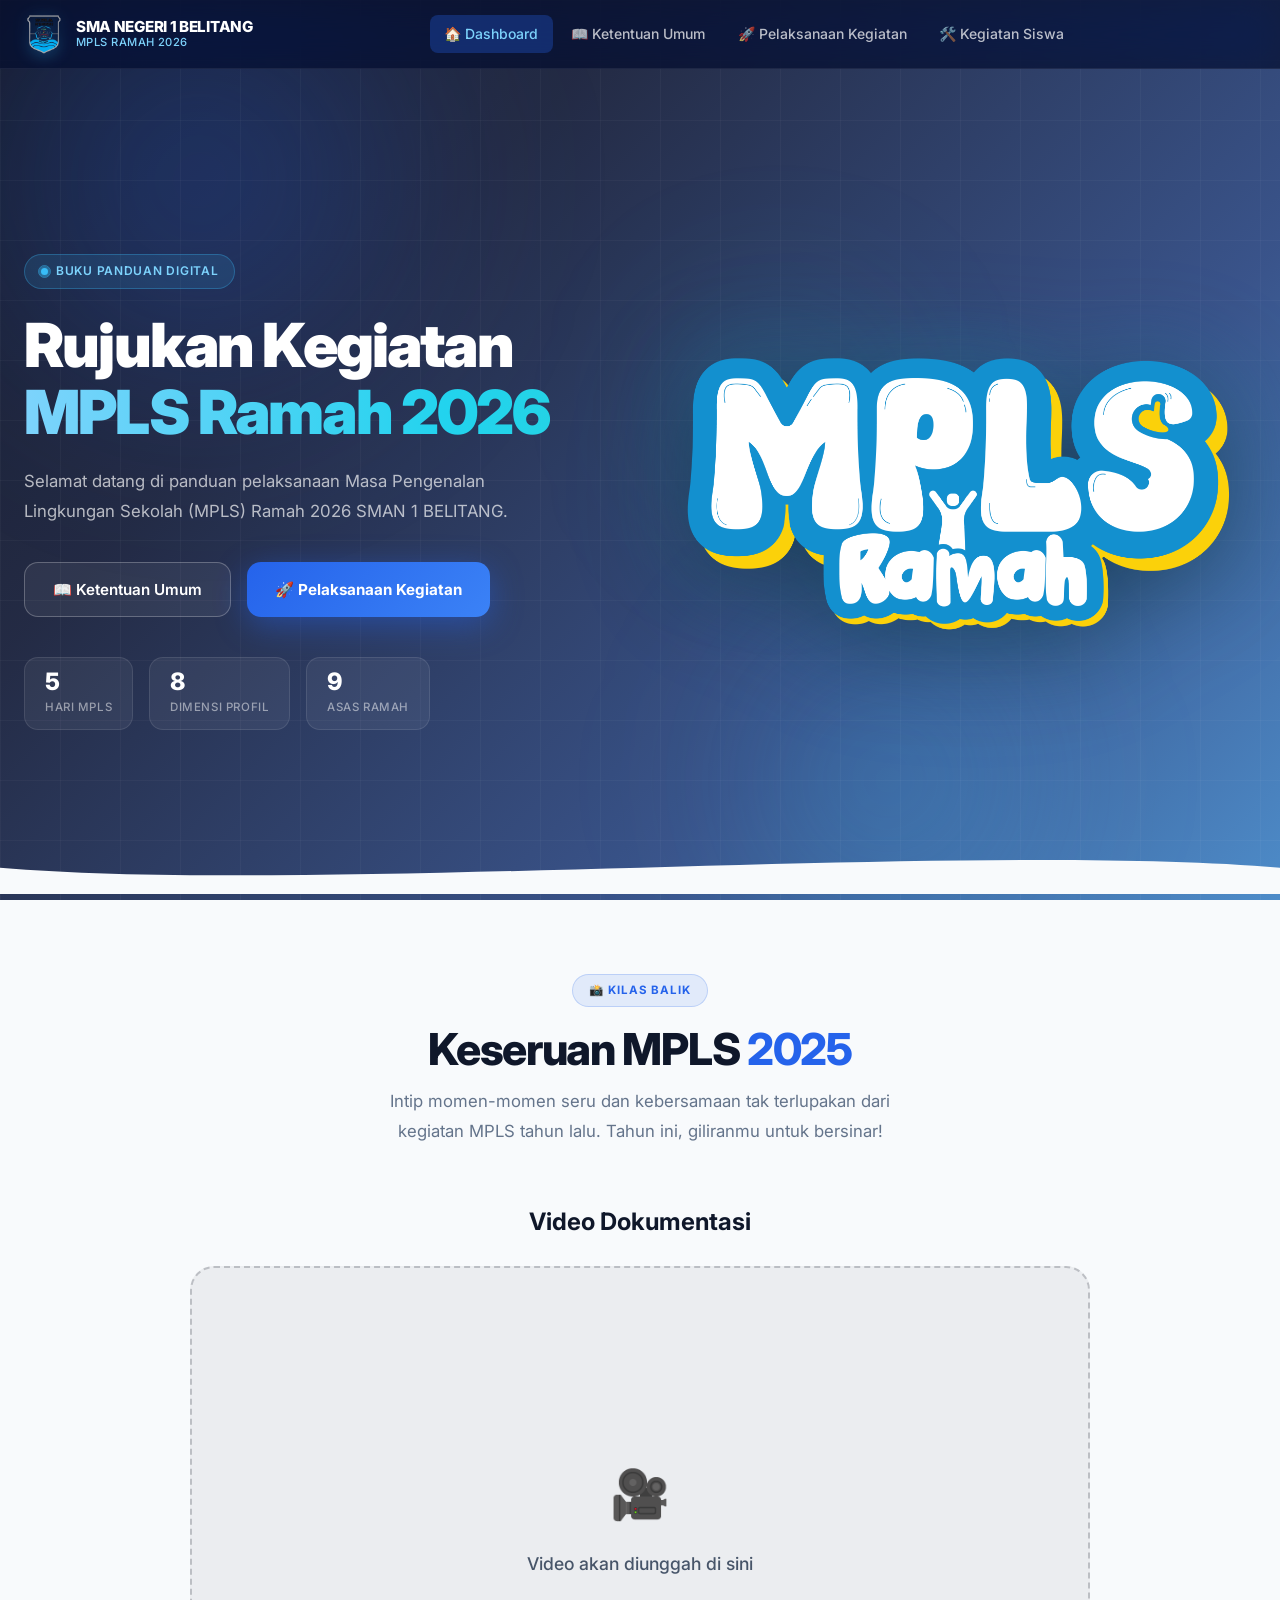
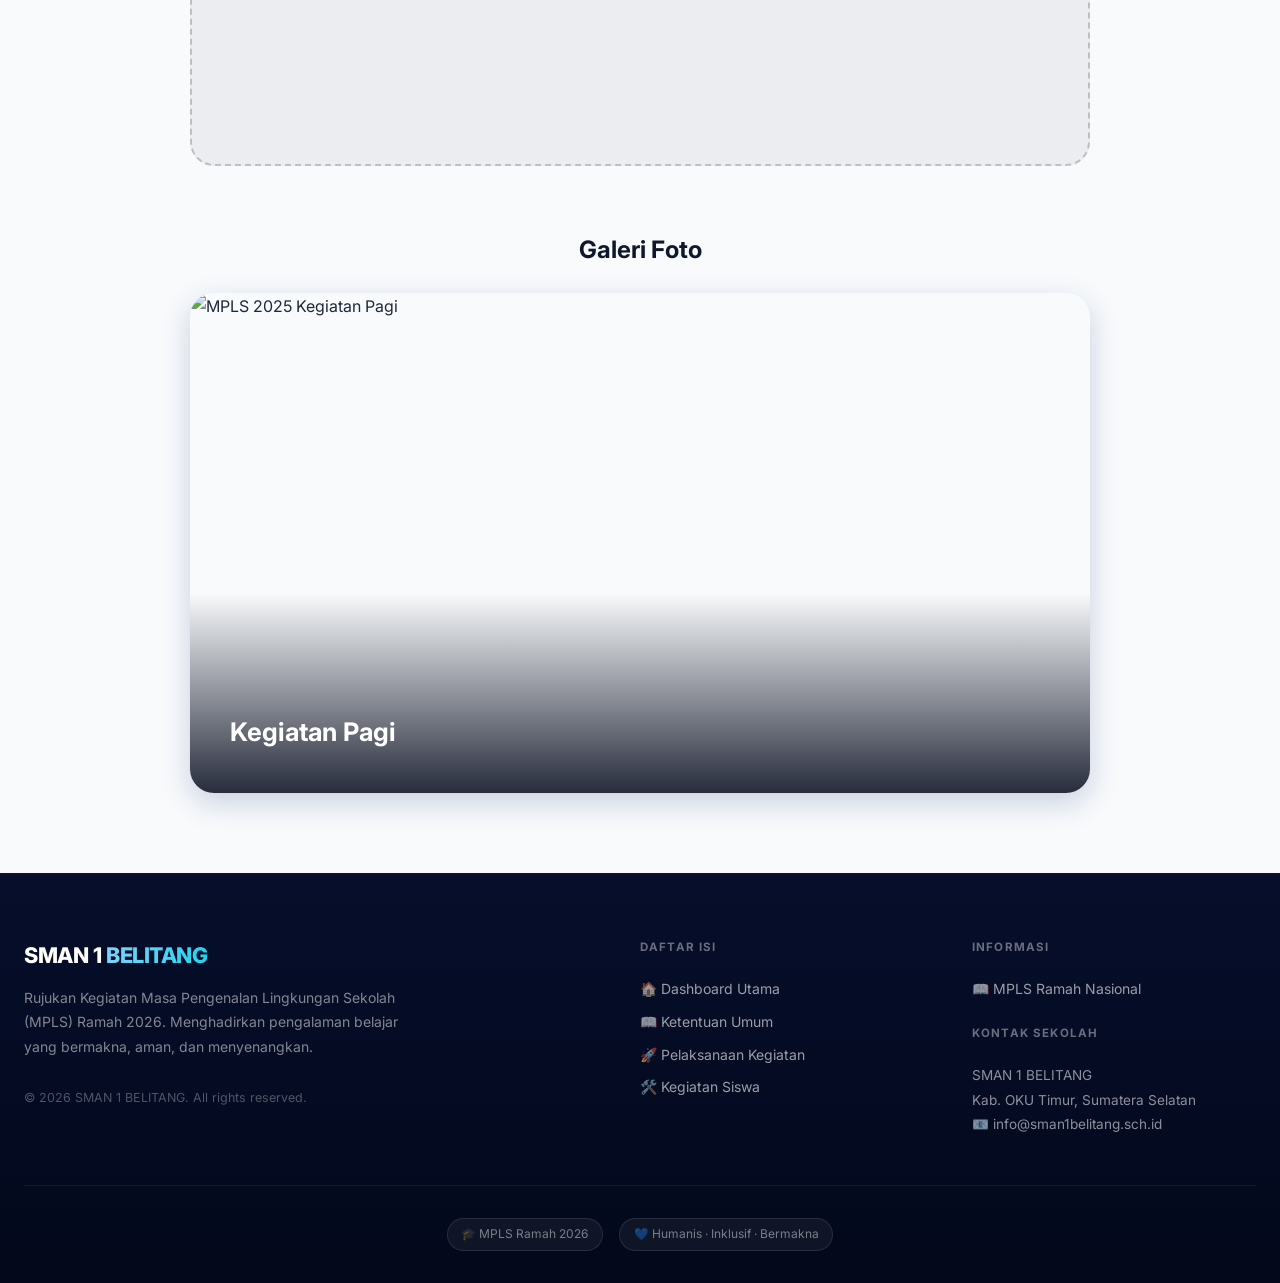
==== commit a58b1c6f: "Update navbar, change Kelas to Peleton, revamp Modul 2, rename Fasilitas to Kegiatan, and fix hero b" ====
--- a/index.html
+++ b/index.html
@@ -940,10 +940,10 @@
       </a>
 
       <div class="nav-links" role="menubar">
-        <a href="index.html"  class="nav-link active" role="menuitem">🏠 Dashboard</a>
+        <a href="index.html" class="nav-link active" role="menuitem">🏠 Dashboard</a>
         <a href="ketentuan.html" class="nav-link" role="menuitem">📖 Ketentuan Umum</a>
         <a href="pelaksanaan.html" class="nav-link" role="menuitem">🚀 Pelaksanaan Kegiatan</a>
-        <a href="fasilitas.html" class="nav-link" role="menuitem">🛠️ Fasilitas Siswa</a>
+        <a href="fasilitas.html" class="nav-link" role="menuitem">🛠️ Kegiatan Siswa</a>
       </div>
 
       <div class="nav-actions">
@@ -957,7 +957,7 @@
       <a href="index.html"  class="nav-link active" role="menuitem">🏠 Dashboard</a>
       <a href="ketentuan.html" class="nav-link" role="menuitem">📖 Ketentuan Umum</a>
       <a href="pelaksanaan.html" class="nav-link" role="menuitem">🚀 Pelaksanaan Kegiatan</a>
-      <a href="fasilitas.html" class="nav-link" role="menuitem">🛠️ Fasilitas Siswa</a>
+      <a href="fasilitas.html" class="nav-link" role="menuitem">🛠️ Kegiatan Siswa</a>
     </div>
   </div>
 </nav>
@@ -1144,7 +1144,7 @@
           <a href="index.html" class="footer-link">🏠 Dashboard Utama</a>
           <a href="ketentuan.html" class="footer-link">📖 Ketentuan Umum</a>
           <a href="pelaksanaan.html" class="footer-link">🚀 Pelaksanaan Kegiatan</a>
-          <a href="fasilitas.html" class="footer-link">🛠️ Fasilitas Siswa</a>
+          <a href="fasilitas.html" class="footer-link">🛠️ Kegiatan Siswa</a>
         </div>
       </div>
 
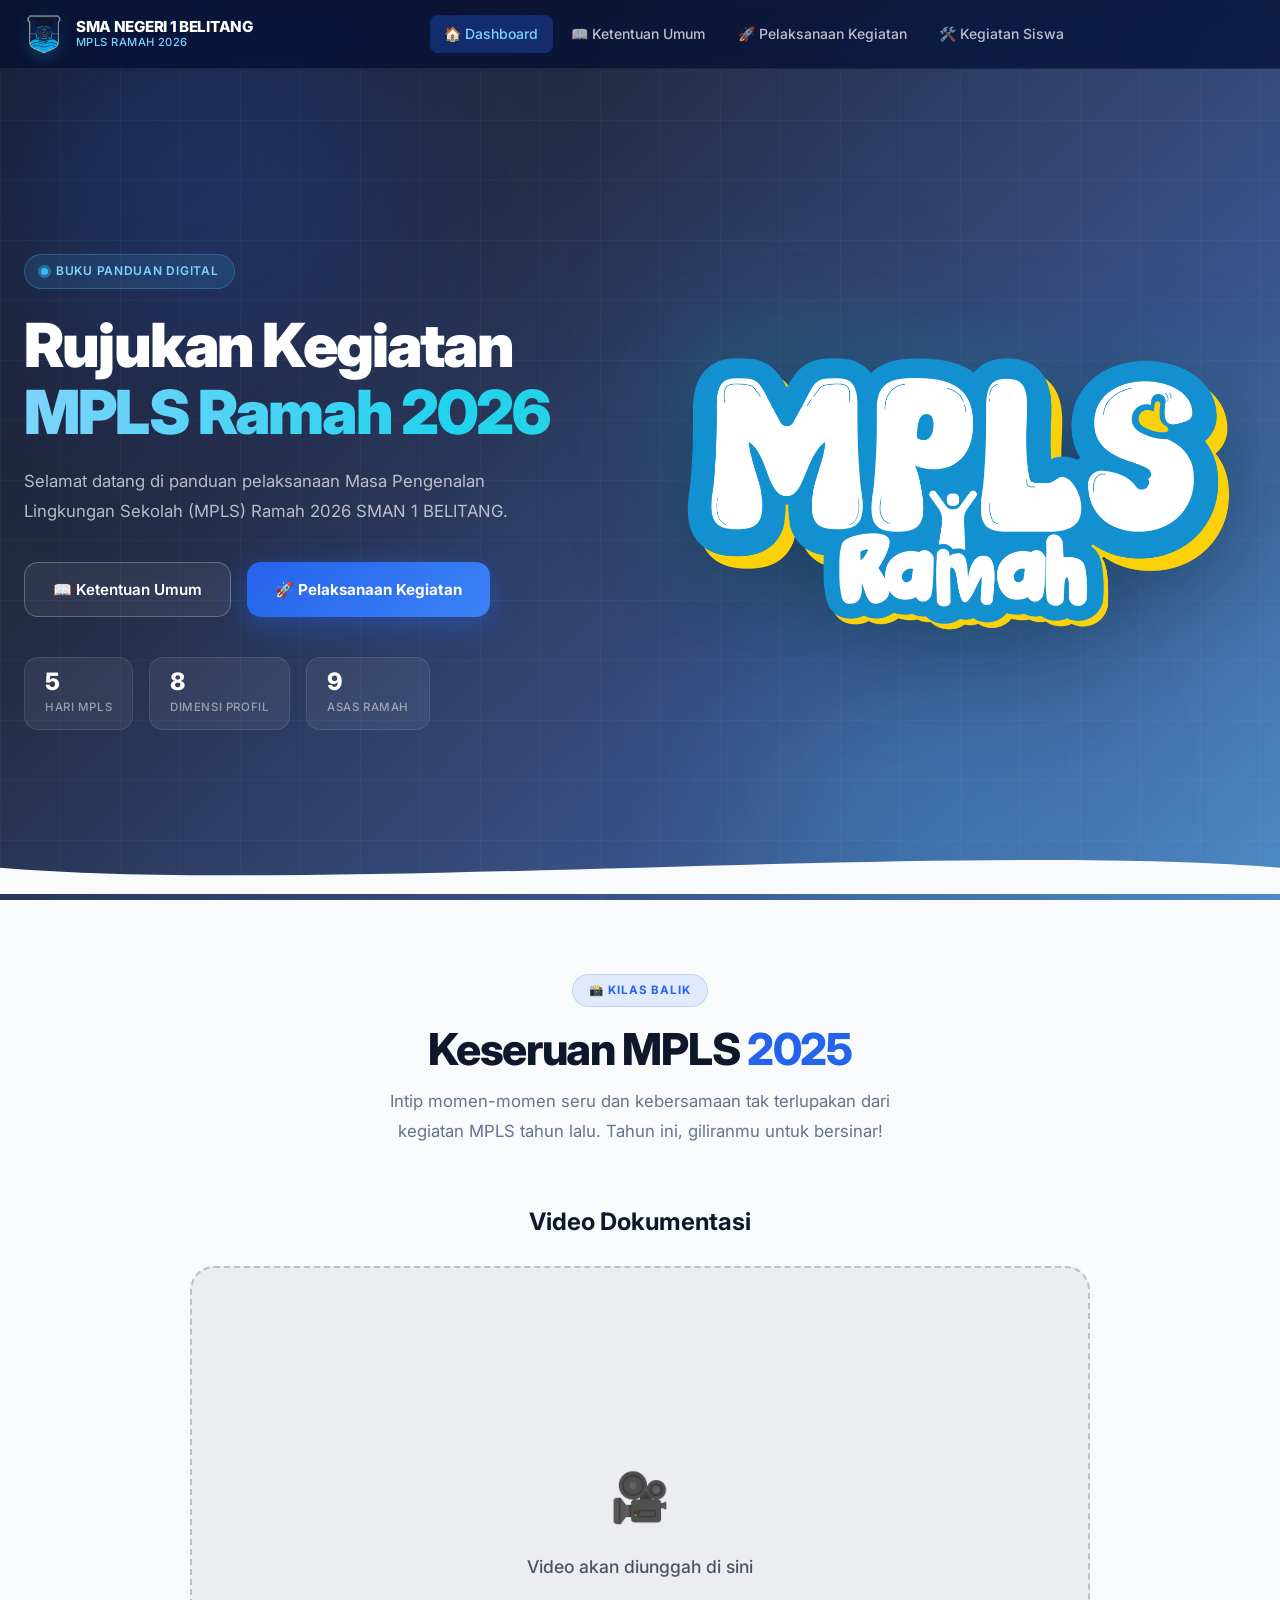
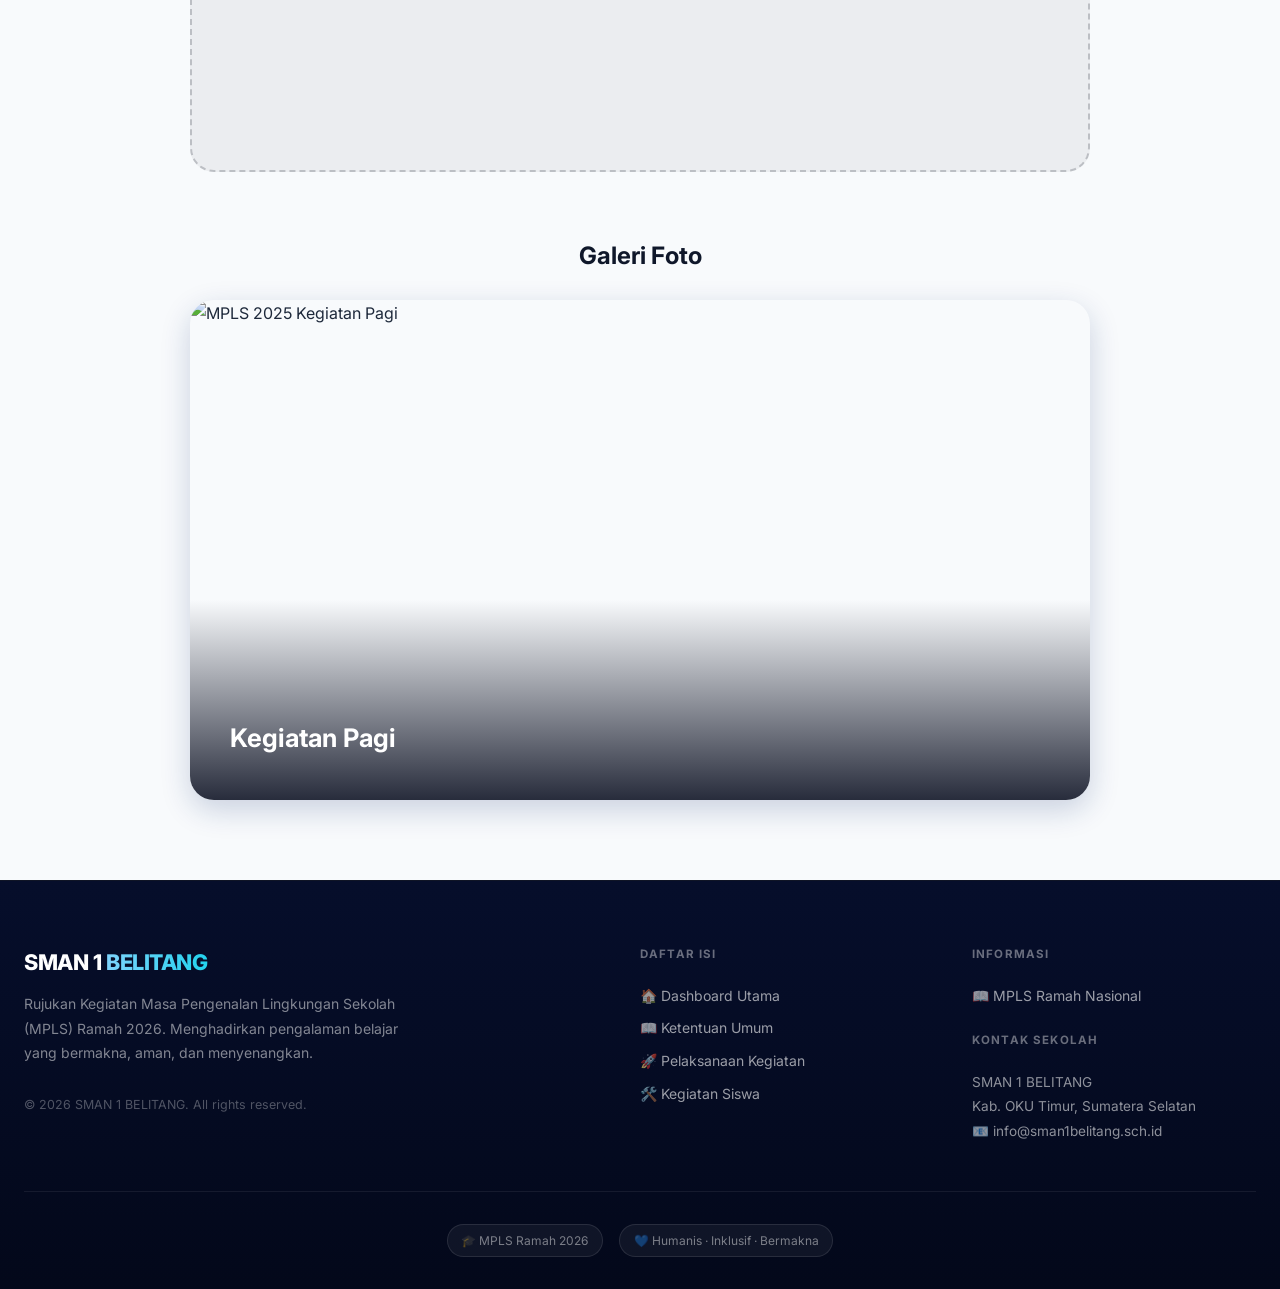
==== commit 2b020a43: "Fix mobile nav toggle double binding, make video placeholder responsive, and optimize brand elements" ====
--- a/index.html
+++ b/index.html
@@ -1062,7 +1062,7 @@
     
     <div class="recap-video-wrapper reveal" style="margin-bottom: 4rem; text-align: center;">
       <h3 style="margin-bottom: 1.5rem; color: var(--gray-900); font-size: 1.5rem;">Video Dokumentasi</h3>
-      <div style="width: 100%; max-width: 900px; height: 500px; background: rgba(3,8,26,0.05); border: 2px dashed rgba(3,8,26,0.2); border-radius: 24px; display: flex; flex-direction: column; align-items: center; justify-content: center; margin: 0 auto;">
+      <div style="width: 100%; max-width: 900px; aspect-ratio: 16/9; height: auto; background: rgba(3,8,26,0.05); border: 2px dashed rgba(3,8,26,0.2); border-radius: 24px; display: flex; flex-direction: column; align-items: center; justify-content: center; margin: 0 auto;">
         <span style="font-size: 3rem; margin-bottom: 1rem;">🎥</span>
         <span style="color: var(--gray-600); font-size: 1.1rem; font-weight: 500;">Video akan diunggah di sini</span>
       </div>
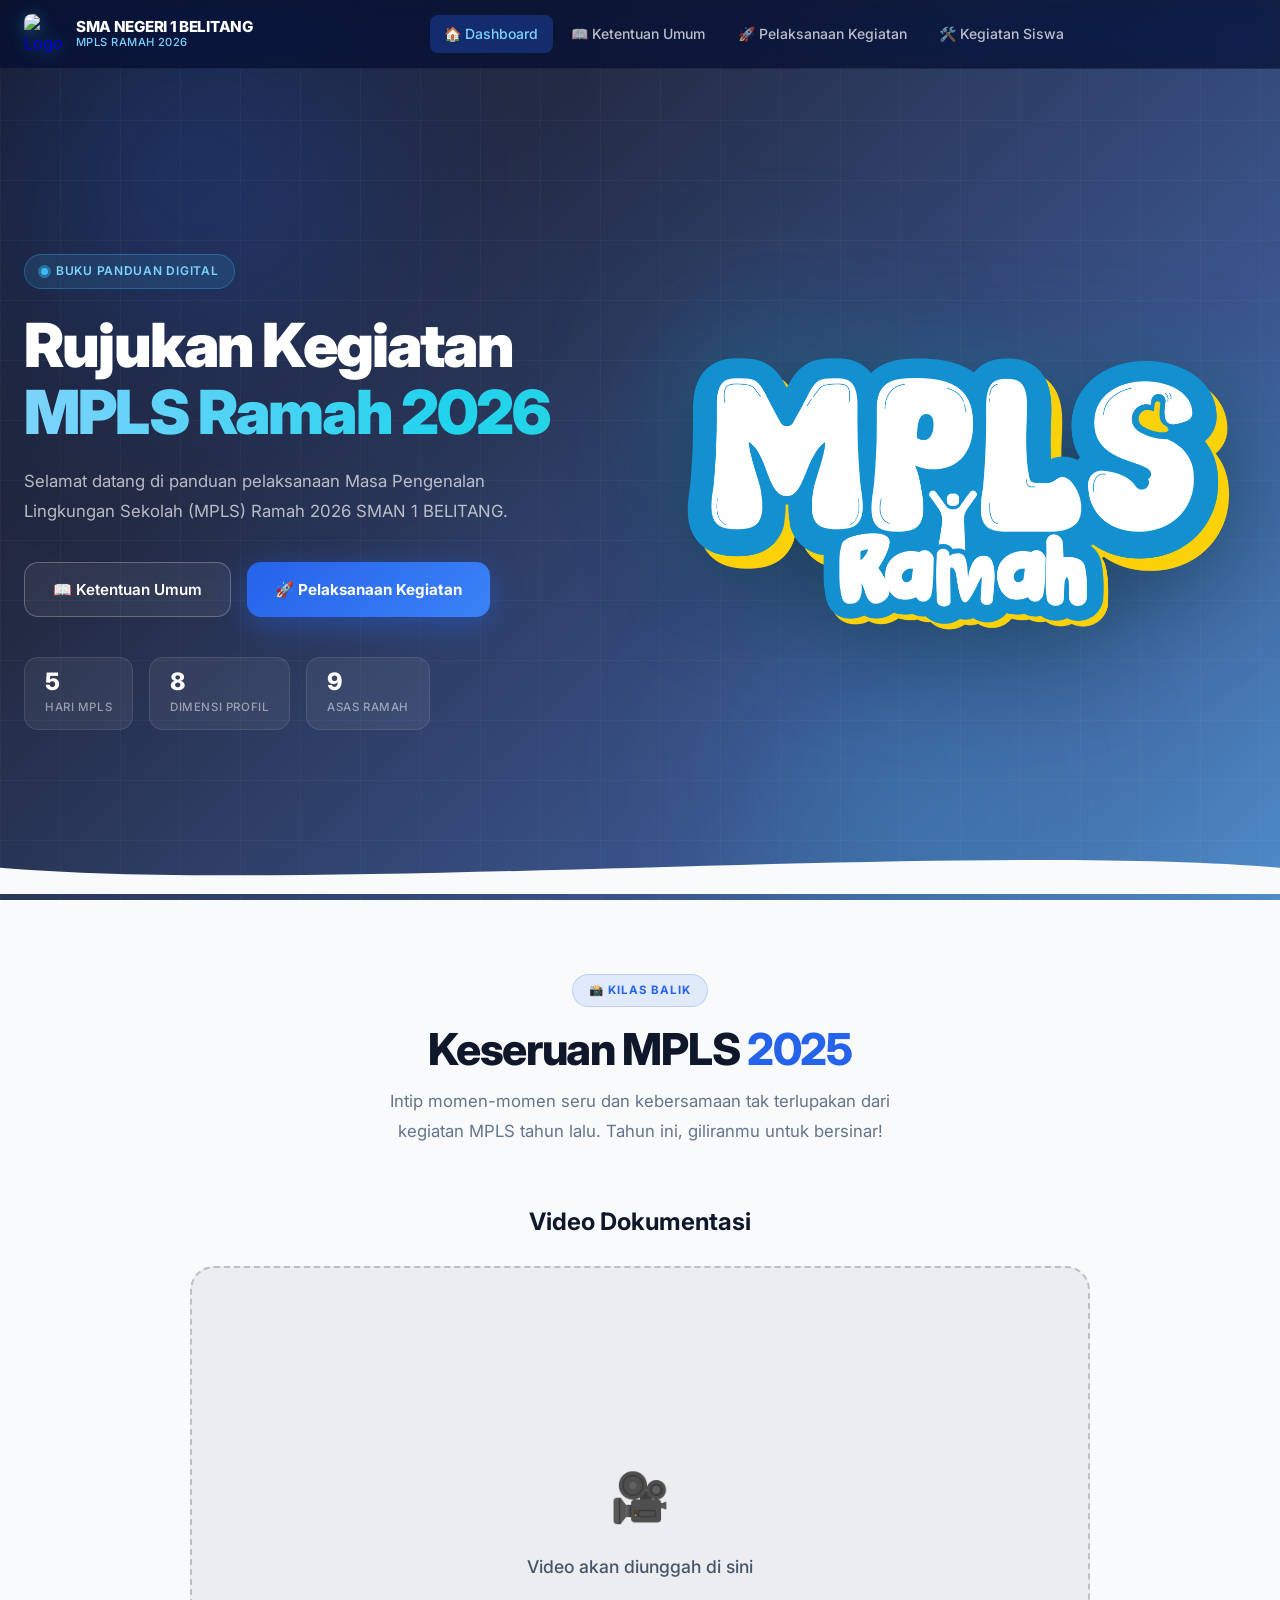
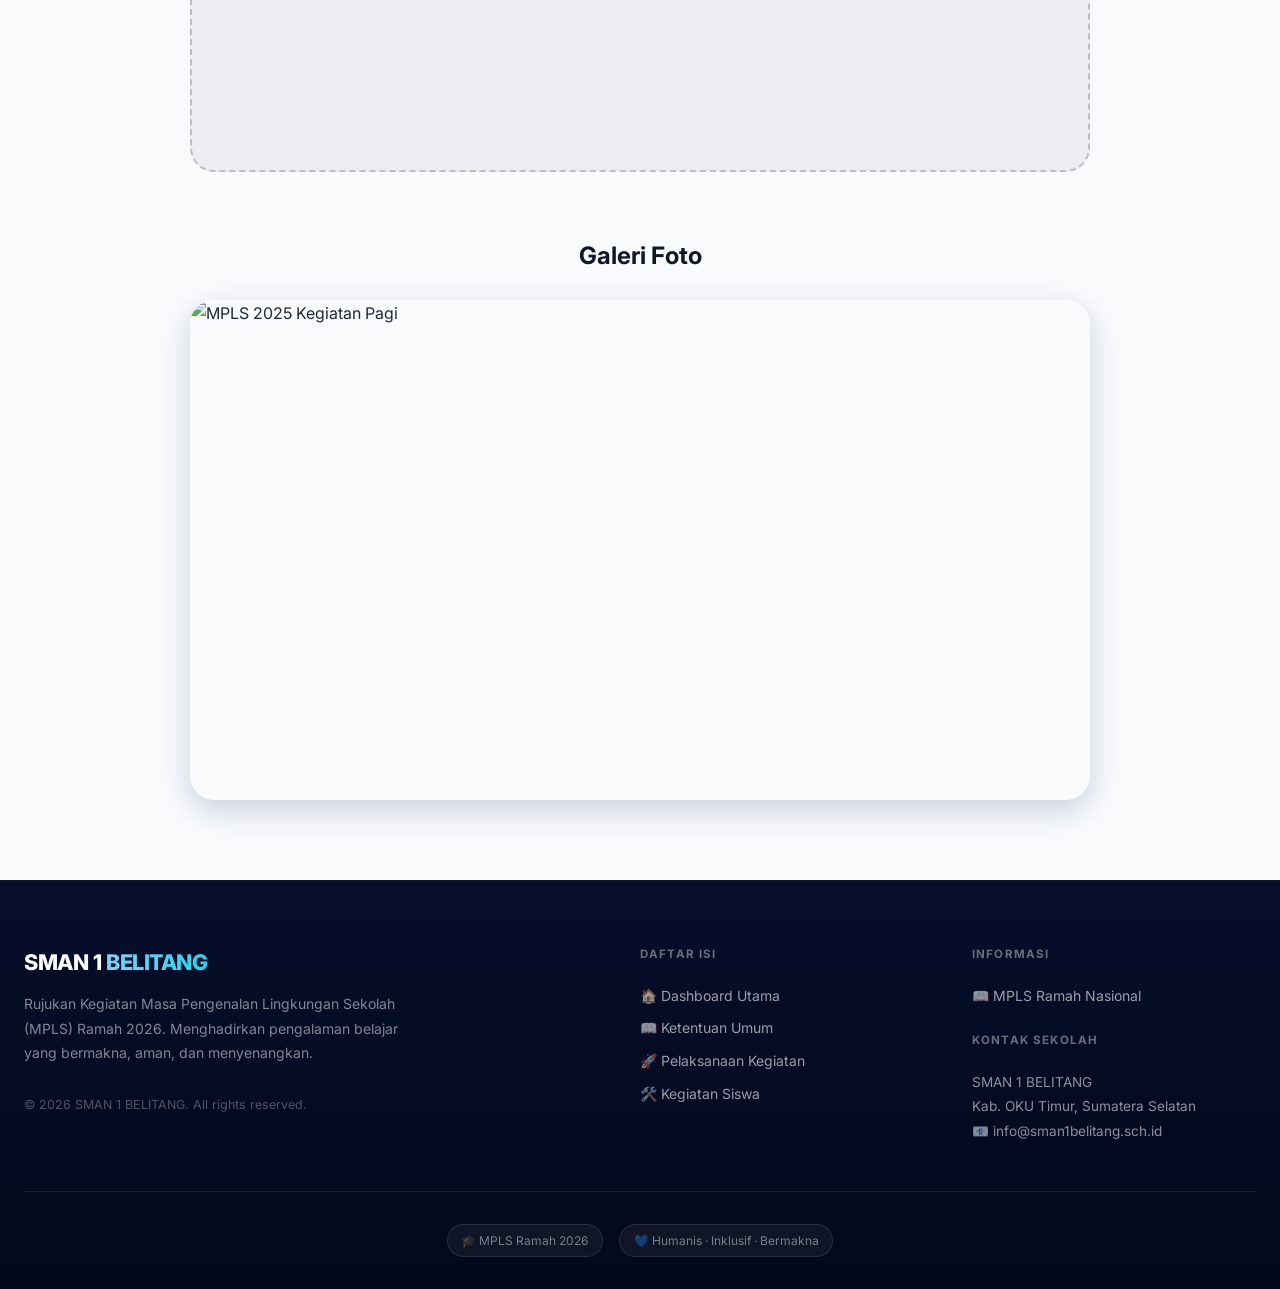
==== commit fe094dd0: "Remove custom cursor styling and add Logo Smansa.png as website favicon" ====
--- a/index.html
+++ b/index.html
@@ -5,6 +5,7 @@
   <meta name="viewport" content="width=device-width, initial-scale=1.0" />
   <title>Dashboard Materi MPLS Ramah – SAPA SMAN 1 Belitang</title>
   <meta name="description" content="Dashboard Materi Masa Pengenalan Lingkungan Sekolah (MPLS) Ramah 2026 SMAN 1 Belitang. Pelajari ketentuan umum dan akses modul-modul interaktif." />
+  <link rel="icon" href="Logo Smansa.png" type="image/png" />
   <link rel="preconnect" href="https://fonts.googleapis.com" />
   <link rel="preconnect" href="https://fonts.gstatic.com" crossorigin />
   <link href="https://fonts.googleapis.com/css2?family=Inter:wght@300;400;500;600;700;800;900&display=swap" rel="stylesheet" />
@@ -905,7 +906,8 @@
     @media (max-width: 1024px) {
       .hero-content { grid-template-columns: 1fr; text-align: center; }
       .hero-visual { order: -1; }
-      .floating-logo { height: 220px; }
+      .floating-logo { height: auto; max-width: 80%; }
+      .hero-logo-glow { width: 220px; height: 220px; }
       .hero-actions { justify-content: center; }
       .hero-stats { justify-content: center; }
       .hero-subtitle { margin-left: auto; margin-right: auto; }
@@ -915,6 +917,10 @@
       .nav-links { display: none; }
       .nav-actions .btn-nav-admin { display: none; }
       .nav-toggle { display: flex; }
+      .nav-brand { gap: 0.5rem; max-width: 75%; }
+      .nav-brand-img { height: 32px; width: 32px; }
+      .nav-brand-name { font-size: 0.85rem; }
+      .nav-brand-sub { font-size: 0.6rem; }
       .hero-title { font-size: 2.2rem; }
       .section { padding: 3.5rem 0; }
       .footer-grid { grid-template-columns: 1fr; gap: 2rem; }
@@ -932,7 +938,7 @@
   <div class="container">
     <div class="navbar-inner">
       <a href="index.html" class="nav-brand" id="navBrand">
-        <img src="images.png" alt="Logo SMAN 1 Belitang" class="nav-brand-img" />
+        <img src="Logo Smansa.png" alt="Logo SMAN 1 Belitang" class="nav-brand-img" />
         <div class="nav-brand-text">
           <span class="nav-brand-name" style="font-size: 0.95rem;">SMA NEGERI 1 BELITANG</span>
           <span class="nav-brand-sub">MPLS RAMAH 2026</span>
@@ -1072,52 +1078,28 @@
     <div class="recap-slider reveal">
       <div class="recap-slide active">
         <img src="FOTO/DSC00010.JPG" alt="MPLS 2025 Kegiatan Pagi" loading="lazy">
-        <div class="recap-overlay">
-          <span>Kegiatan Pagi</span>
-        </div>
       </div>
       <div class="recap-slide">
         <img src="FOTO/DSC00105.JPG" alt="MPLS 2025 Keseruan Bersama" loading="lazy">
-        <div class="recap-overlay">
-          <span>Keseruan Bersama</span>
-        </div>
       </div>
       <div class="recap-slide">
         <img src="FOTO/DSC00737.JPG" alt="MPLS 2025 Aktivitas Kelompok" loading="lazy">
-        <div class="recap-overlay">
-          <span>Aktivitas Kelompok</span>
-        </div>
       </div>
       <div class="recap-slide">
         <img src="FOTO/DSC00748.JPG" alt="MPLS 2025 Diskusi Interaktif" loading="lazy">
-        <div class="recap-overlay">
-          <span>Diskusi Interaktif</span>
-        </div>
       </div>
       <div class="recap-slide">
         <img src="FOTO/DSC02010.JPG" alt="MPLS 2025 Semangat Baru" loading="lazy">
-        <div class="recap-overlay">
-          <span>Semangat Baru</span>
-        </div>
       </div>
 
       <div class="recap-slide">
         <img src="FOTO/DSC01039.JPG" alt="MPLS 2025 Pengenalan" loading="lazy">
-        <div class="recap-overlay">
-          <span>Masa Pengenalan</span>
-        </div>
       </div>
       <div class="recap-slide">
         <img src="FOTO/DSC01040.JPG" alt="MPLS 2025 Belajar" loading="lazy">
-        <div class="recap-overlay">
-          <span>Kebersamaan Belajar</span>
-        </div>
       </div>
       <div class="recap-slide">
         <img src="FOTO/DSC02030.JPG" alt="MPLS 2025 Interaktif" loading="lazy">
-        <div class="recap-overlay">
-          <span>Kegiatan Interaktif</span>
-        </div>
       </div>
     </div>
   </div>
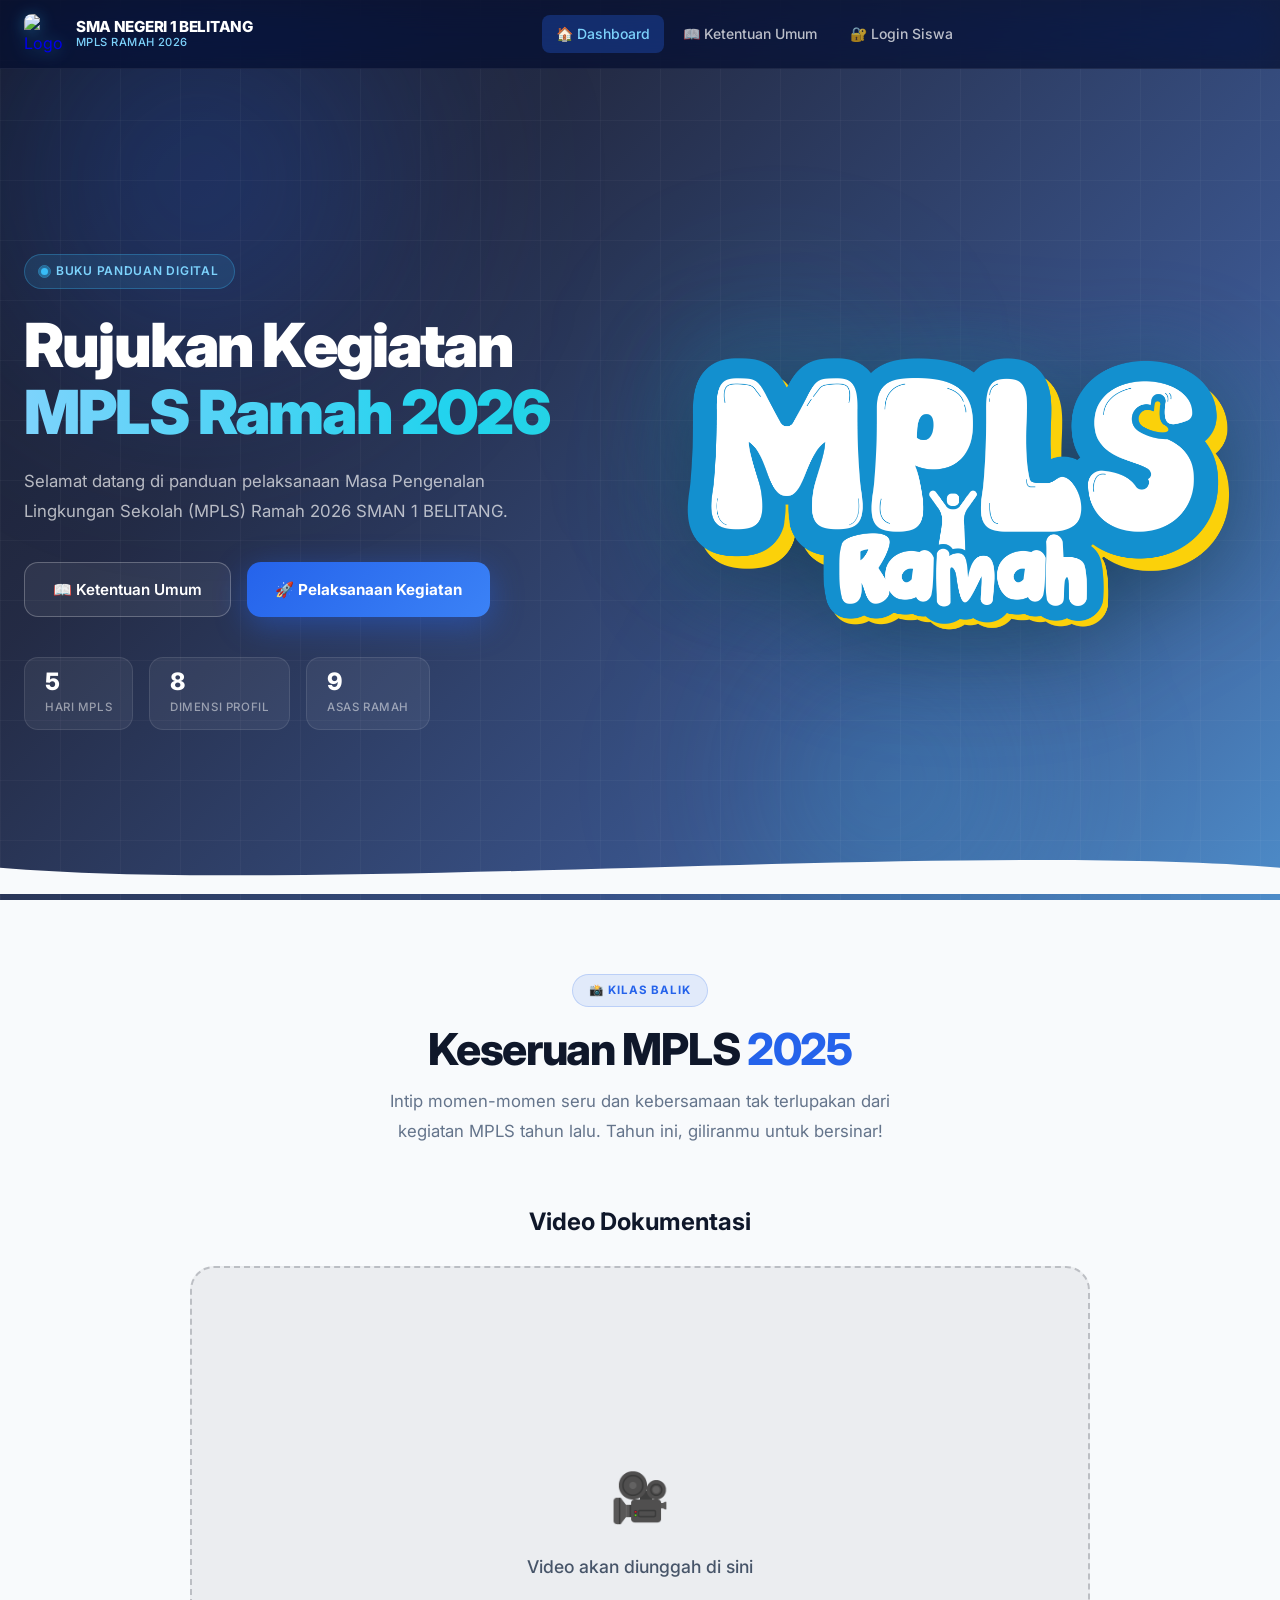
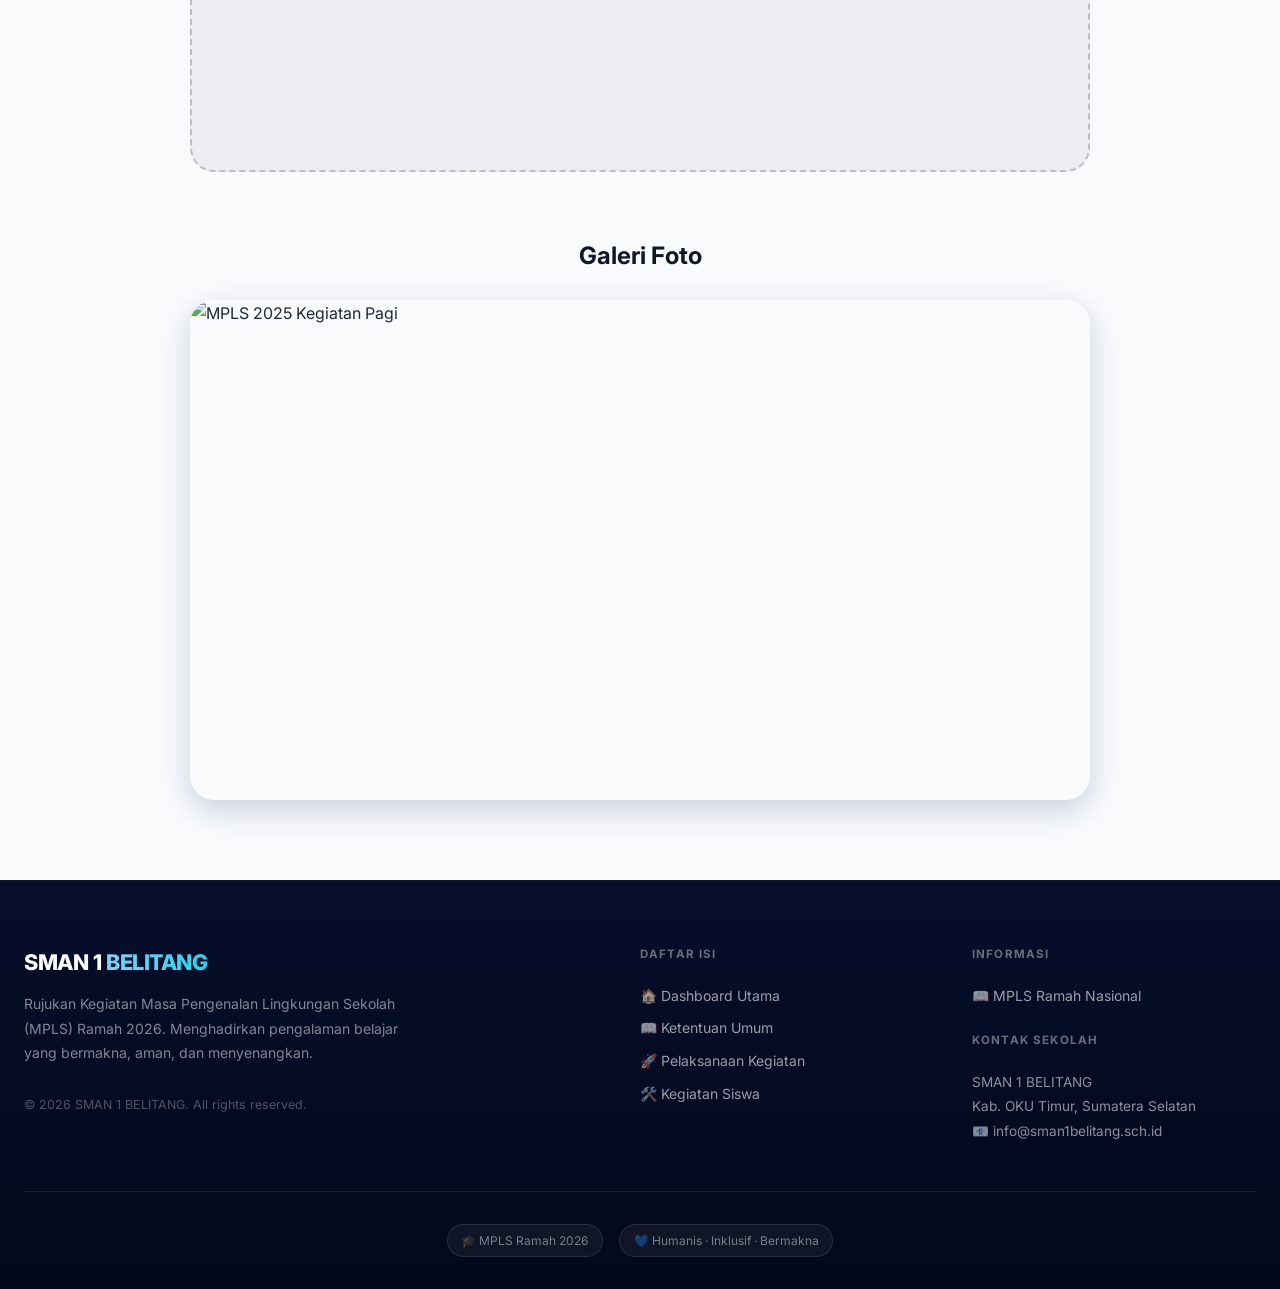
==== commit e04f8475: "Add student login system (HTML/JS only, no PHP) with auth guard on protected pages" ====
--- a/index.html
+++ b/index.html
@@ -948,8 +948,7 @@
       <div class="nav-links" role="menubar">
         <a href="index.html" class="nav-link active" role="menuitem">🏠 Dashboard</a>
         <a href="ketentuan.html" class="nav-link" role="menuitem">📖 Ketentuan Umum</a>
-        <a href="pelaksanaan.html" class="nav-link" role="menuitem">🚀 Pelaksanaan Kegiatan</a>
-        <a href="fasilitas.html" class="nav-link" role="menuitem">🛠️ Kegiatan Siswa</a>
+        <a href="login_siswa.html" class="nav-link" role="menuitem">🔐 Login Siswa</a>
       </div>
 
       <div class="nav-actions">
@@ -962,8 +961,7 @@
     <div class="mobile-nav" id="mobileNav" role="menu">
       <a href="index.html"  class="nav-link active" role="menuitem">🏠 Dashboard</a>
       <a href="ketentuan.html" class="nav-link" role="menuitem">📖 Ketentuan Umum</a>
-      <a href="pelaksanaan.html" class="nav-link" role="menuitem">🚀 Pelaksanaan Kegiatan</a>
-      <a href="fasilitas.html" class="nav-link" role="menuitem">🛠️ Kegiatan Siswa</a>
+      <a href="login_siswa.html" class="nav-link" role="menuitem">🔐 Login Siswa</a>
     </div>
   </div>
 </nav>
